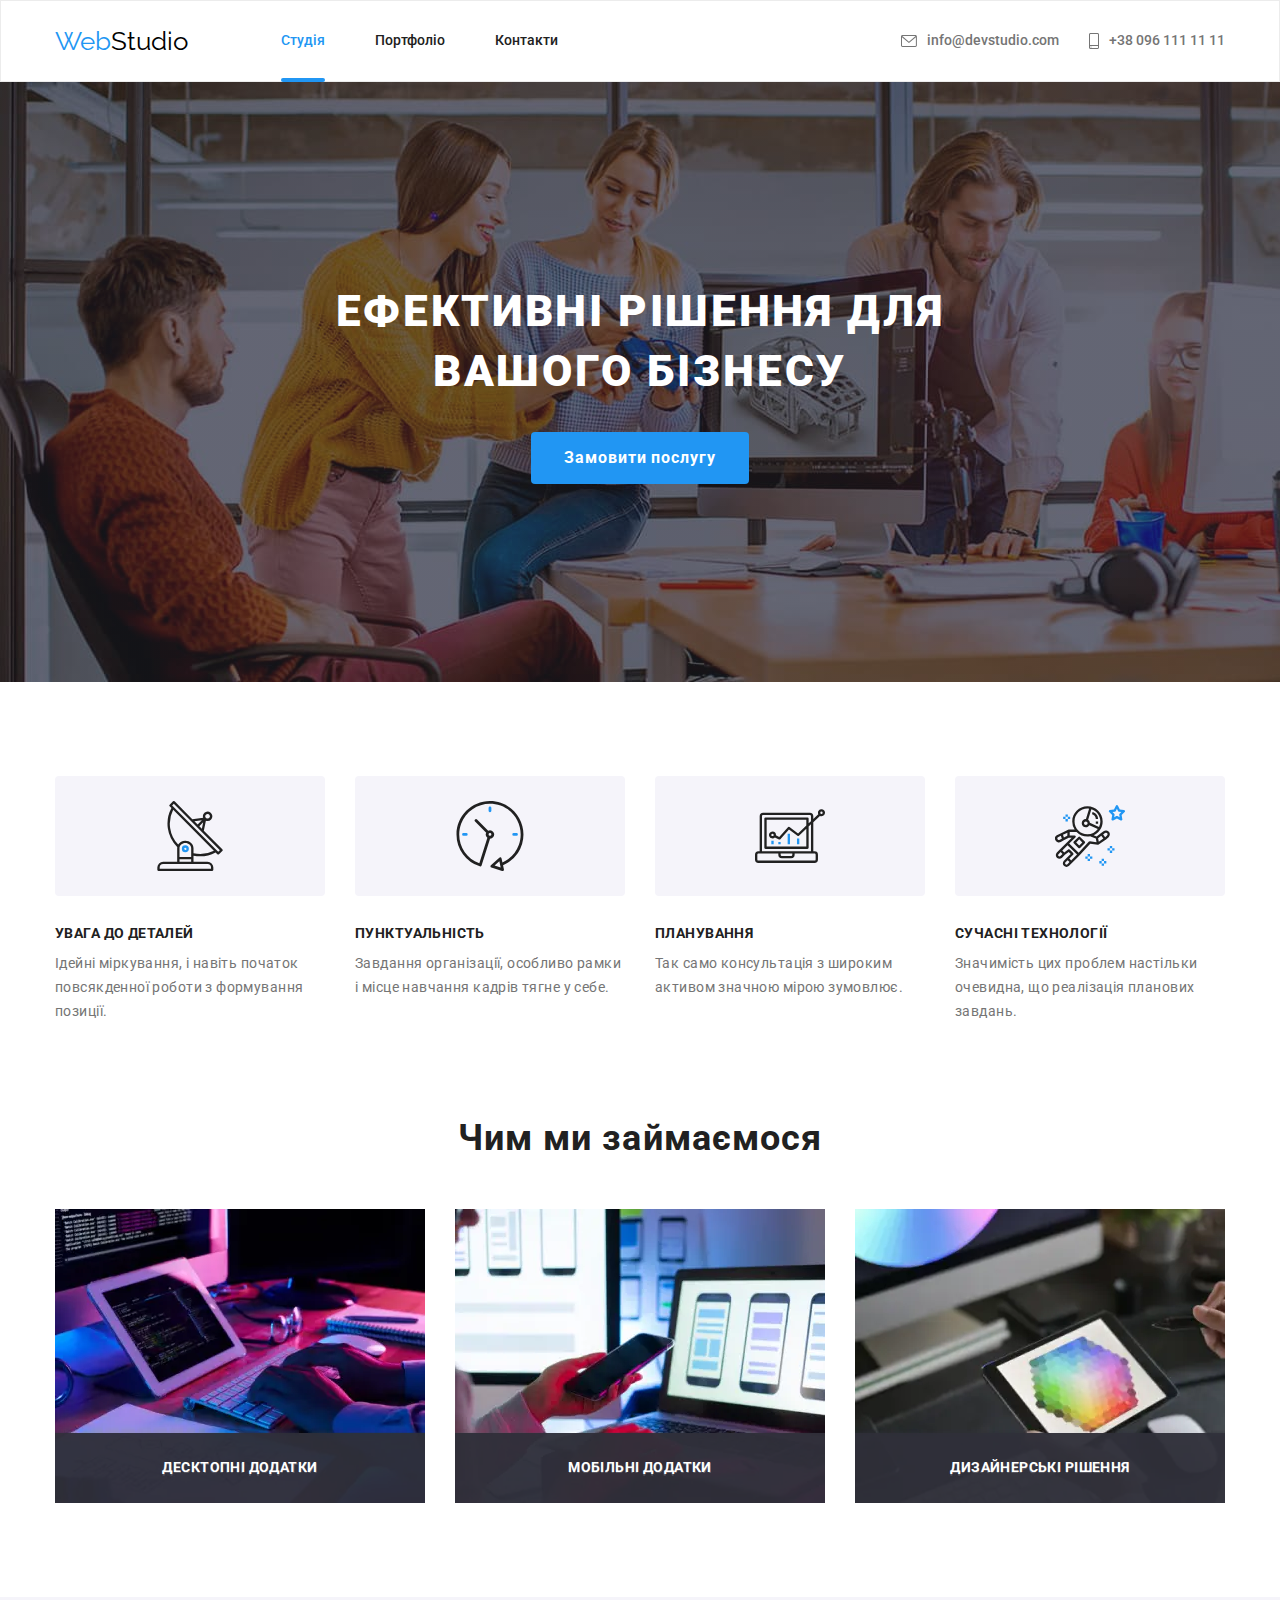
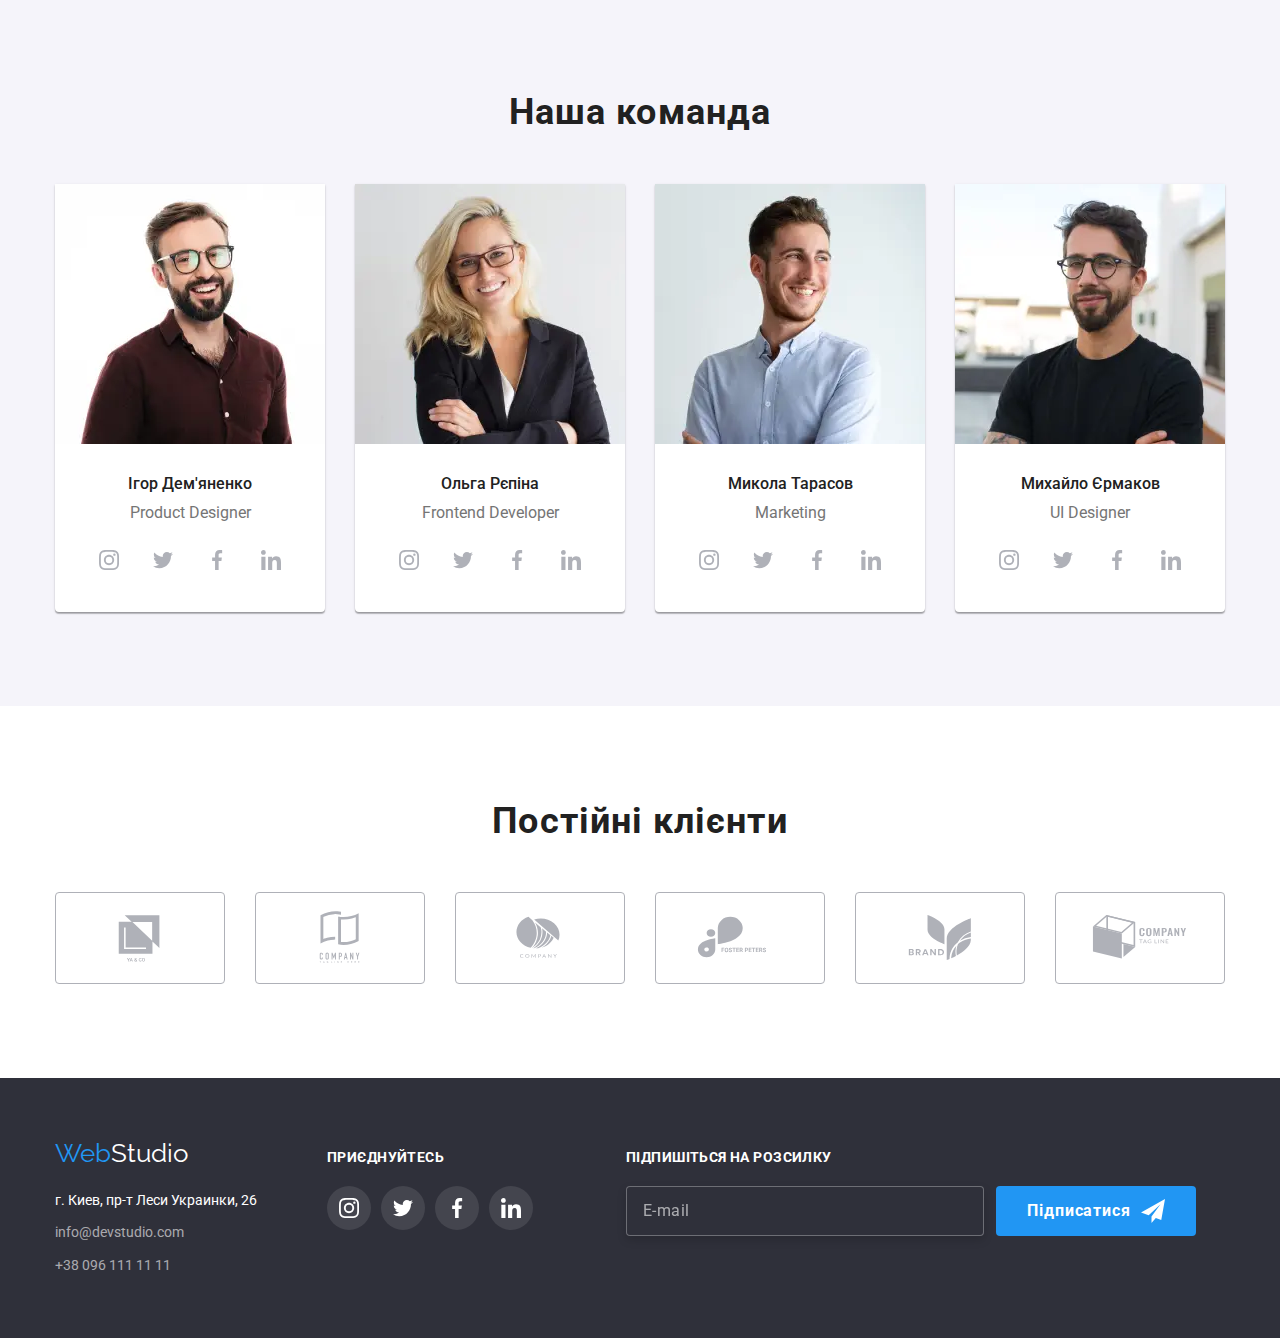
==== index.html @ 99a8e47c "images plus" ====
<!DOCTYPE html>
<html lang="uk">
<head>
    <meta charset="UTF-8">
    <meta http-equiv="X-UA-Compatible" content="IE=edge">
    <meta name="viewport" content="width=device-width, initial-scale=1.0">

    <title>Студія</title>
    <link rel="preconnect" href="https://fonts.googleapis.com">
    <link rel="preconnect" href="https://fonts.gstatic.com" crossorigin>
    <link href="https://fonts.googleapis.com/css2?family=Raleway:wght@700&family=Roboto:wght@400;500;700;900&display=swap" rel="stylesheet">
    <link rel="stylesheet" href="https://cdnjs.cloudflare.com/ajax/libs/modern-normalize/1.1.0/modern-normalize.min.css">
    <link rel="stylesheet" href="./css/main.min.css">
</head>
<body>
    <!--Header-->
    <header class="page-header">
        <div class="container main-menu">
            <nav class="nav-menu">
                <a href="./index.html" class="logo link">Web<span class="page-header__logo">Studio</span></a>
                <ul class="list nav-menu__list">
                    <li class="nav-menu__item"><a href="./index.html" class="link nav-menu__link nav-menu__link--active">Студія</a></li>
                    <li class="nav-menu__item"><a href="./portfolio.html" class="link nav-menu__link">Портфоліо</a></li>
                    <li class="nav-menu__item"><a href="#" class="link nav-menu__link">Контакти</a></li>
                </ul>
            </nav>
            <ul class="list contact-menu">
                <li class="contact-menu__item">
                    <a href="info@devstudio.com" class="link contact-menu__link">
                        <svg class="contact-menu__icon" width="16" height="12">
                            <use href="./images/icons.svg#icon-envelope"></use>
                        </svg>
                        info@devstudio.com</a>
                </li>
                <li class="contact-menu__item">
                    <a href="tel:+380961111111" class="link contact-menu__link">
                        <svg class="contact-menu__icon" width="10" height="16">
                            <use href="./images/icons.svg#icon-smartphone"></use>
                        </svg>
                        +38 096 111 11 11</a>
                </li>
            </ul>
        </div>
    </header>
    <!--Main-->
    <main>
        <!--section1 Hero-->
        <section class="hero">
            <div class="container">
                <h1 class="hero__title">Ефективні рішення для вашого бізнесу</h1>
                <button type="button" class="hero__button" data-modal-open>Замовити послугу</button>
            </div>
        </section>
        
        <!--section2 Benefits-->
        <section class="section">
            <div class="container">
                <h2 class="visually-hidden">Наші переваги</h2>
                <ul class="list features">
                    <li class="features__item">
                        <div class="features__icon">
                            <svg lang="en" aria-label="antenna icon"  width="70" height="70">
                                <use href="./images/icons.svg#icon-antenna"></use>
                            </svg>
                        </div>
                        <h3 class="features__title">Увага до деталей</h3> 
                        <p class="features__text">Ідейні міркування, і навіть початок повсякденної роботи з формування позиції.</p>
                    </li>
                    <li class="features__item">
                        <div class="features__icon">
                            <svg lang="en" aria-label="clock icon"  width="70" height="70">
                                <use href="./images/icons.svg#icon-clock"></use>
                            </svg>
                        </div>
                        <h3 class="features__title">Пунктуальність</h3>
                        <p class="features__text">Завдання організації, особливо рамки і місце навчання кадрів тягне у себе.</p>
                    </li>
                    <li class="features__item">
                        <div class="features__icon">
                            <svg lang="en" aria-label="diagram icon"  width="70" height="70">
                                <use href="./images/icons.svg#icon-diagram"></use>
                            </svg>
                        </div>
                        <h3 class="features__title">Планування</h3>
                        <p class="features__text">Так само консультація з широким активом значною мірою зумовлює.</p>
                    </li>
                    <li class="features__item">
                        <div class="features__icon">
                            <svg lang="en" aria-label="astronaut icon" width="70" height="70">
                                <use href="./images/icons.svg#icon-astronaut"></use>
                            </svg>
                        </div>
                        <h3 class="features__title">Сучасні технології</h3>
                        <p class="features__text">Значимість цих проблем настільки очевидна, що реалізація планових завдань.</p>
                    </li>
                </ul>
            </div>
        </section>
        
        <!--section3 Work-->
        <section class="section work-section">
            <div class="container">
                <h2 class="section-title">Чим ми займаємося</h2>
                <ul class="list work">
                    <li>
                        <div class="work__img">
                        <picture>
                            <source srcset="./images/computer.webp 1x, ./images/computer@2x.webp 2x" media="(min-width: 1200px)" type="image/webp" />
                            <source srcset="./images/computer.jpg 1x, ./images/computer@2x.jpg 2x" media="(min-width: 1200px)" />
                            <img src="./images/computer.jpg" alt="Людина працює за комп'ютером" />
                        </picture>
                        <p class="work__title">Десктопні додатки</p>
                        </div>
                    </li>
                    <li>
                        <div class="work__img">
                        <picture>
                            <source srcset="./images/mobile.webp 1x, ./images/mobile@2x.webp 2x" media="(min-width: 1200px)"
                                type="image/webp" />
                            <source srcset="./images/mobile.jpg 1x, ./images/mobile@2x.jpg 2x" media="(min-width: 1200px)" />
                            <img src="./images/mobile.jpg" alt="Людина працює за ноутбуком з телефоном" />
                        </picture>
                        <p class="work__title">Мобільні додатки</p>
                        </div>
                    </li>
                    <li>
                        <div class="work__img">
                        <picture>
                            <source srcset="./images/tablet.webp 1x, ./images/tablet@2x.webp 2x" media="(min-width: 1200px)"
                                type="image/webp" />
                            <source srcset="./images/tablet.jpg 1x, ./images/tablet@2x.jpg 2x" media="(min-width: 1200px)" />
                            <img src="./images/tablet.jpg" alt="Людина працює на планшеті" />
                        </picture>
                        <p class="work__title">Дизайнерські рішення</p>
                        </div>
                    </li>
                </ul>
            </div>
        </section>
           
        <!--section4 Team-->
        <section class="section section-team">
            <div class="container">
                <h2 class="section-title">Наша команда</h2>
                <ul class="list card-set">
                    <li class="card-set__item">
                        <picture>
                            <source srcset="./images/igor.webp 1x, ./images/igor@2x.webp 2x" media="(min-width: 1200px)"
                                type="image/webp" />
                            <source srcset="./images/igor.jpg 1x, ./images/igor@2x.jpg 2x" media="(min-width: 1200px)" />
                        
                            <source srcset="./images/igor-tablet.webp 1x, ./images/igor-tablet@2x.webp 2x" media="(min-width: 768px)"
                                type="image/webp" />
                            <source srcset="./images/igor-tablet.jpg 1x, ./images/igor-tablet@2x.jpg 2x" media="(min-width: 768px)" />
                        
                            <source srcset="./images/igor-mobile.webp 1x, ./images/igor-mobile@2x.webp 2x" media="(max-width: 767px)"
                                type="image/webp" />
                            <source srcset="./images/igor-mobile.jpg 1x, ./images/igor-mobile@2x.jpg 2x" media="(max-width: 767px)" />
                        
                            <img src="./images/igor-mobile.jpg" alt="Чоловік в окулярах з бородою" />
                        </picture>
                        <h3 class="card-set__name">Ігор Дем'яненко</h3>
                        <p class="card-set__position">Product Designer</p>
                        <ul class="social-list">
                            <li class="social-list__item">
                                <a href="#" class="social-list__link">
                                    <svg lang="en" aria-label="instagram icon" class="social-list__icon" width="20" height="20">
                                        <use href="./images/icons.svg#icon-instagram"></use>
                                    </svg>
                                </a>
                            </li>
                            <li class="social-list__item">
                                <a href="#" class="social-list__link">
                                    <svg lang="en" aria-label="twitter ion" class="social-list__icon" width="20" height="20">
                                        <use href="./images/icons.svg#icon-twitter"></use>
                                    </svg>
                                </a>
                            </li>
                            <li class="social-list__item">
                                <a href="#" class="social-list__link">
                                    <svg lang="en" aria-label="facebook icon" class="social-list__icon" width="20" height="20">
                                        <use href="./images/icons.svg#icon-facebook"></use>
                                    </svg>
                                </a>
                            </li>
                            <li class="social-list__item">
                                <a href="#" class="social-list__link">
                                    <svg lang="en" aria-label="linkedin icon" class="social-list__icon" width="20" height="20">
                                        <use href="./images/icons.svg#icon-linkedin"></use>
                                    </svg>
                                </a>
                            </li>
                        </ul>
                    </li>
                    <li class="card-set__item">
                        <picture>
                            <source srcset="./images/olga.webp 1x, ./images/olga@2x.webp 2x" media="(min-width: 1200px)" type="image/webp" />
                            <source srcset="./images/olga.jpg 1x, ./images/olga@2x.jpg 2x" media="(min-width: 1200px)" />
                        
                            <source srcset="./images/olga-tablet.webp 1x, ./images/olga-tablet@2x.webp 2x" media="(min-width: 768px)"
                                type="image/webp" />
                            <source srcset="./images/olga-tablet.jpg 1x, ./images/olga-tablet@2x.jpg 2x" media="(min-width: 768px)" />
                        
                            <source srcset="./images/olga-mobile.webp 1x, ./images/olga-mobile@2x.webp 2x" media="(max-width: 767px)"
                                type="image/webp" />
                            <source srcset="./images/olga-mobile.jpg 1x, ./images/olga-mobile@2x.jpg 2x" media="(max-width: 767px)" />
                        
                            <img src="./images/olga-mobile.jpg" alt="Блондинка жінка в окулярах" />
                        </picture>
                        <h3 class="card-set__name">Ольга Рєпіна</h3>
                        <p class="card-set__position">Frontend Developer</p>
                        <ul class="social-list">
                            <li class="social-list__item">
                                <a href="#" class="social-list__link">
                                    <svg lang="en" aria-label="instagram icon" class="social-list__icon" width="20" height="20">
                                        <use href="./images/icons.svg#icon-instagram"></use>
                                    </svg>
                                </a>
                            </li>
                            <li class="social-list__item">
                                <a href="#" class="social-list__link">
                                    <svg lang="en" aria-label="twitter ion" class="social-list__icon" width="20" height="20">
                                        <use href="./images/icons.svg#icon-twitter"></use>
                                    </svg>
                                </a>
                            </li>
                            <li class="social-list__item">
                                <a href="#" class="social-list__link">
                                    <svg lang="en" aria-label="facebook icon" class="social-list__icon" width="20" height="20">
                                        <use href="./images/icons.svg#icon-facebook"></use>
                                    </svg>
                                </a>
                            </li>
                            <li class="social-list__item">
                                <a href="#" class="social-list__link">
                                    <svg lang="en" aria-label="linkedin icon" class="social-list__icon" width="20" height="20">
                                        <use href="./images/icons.svg#icon-linkedin"></use>
                                    </svg>
                                </a>
                            </li>
                        </ul>
                    </li>
                    <li class="card-set__item">
                        <picture>
                            <source srcset="./images/nikolay.webp 1x, ./images/nikolay@2x.webp 2x" media="(min-width: 1200px)" type="image/webp" />
                            <source srcset="./images/nikolay.jpg 1x, ./images/nikolay@2x.jpg 2x" media="(min-width: 1200px)" />
                        
                            <source srcset="./images/nikolay-tablet.webp 1x, ./images/nikolay-tablet@2x.webp 2x" media="(min-width: 768px)"
                                type="image/webp" />
                            <source srcset="./images/nikolay-tablet.jpg 1x, ./images/nikolay-tablet@2x.jpg 2x" media="(min-width: 768px)" />
                        
                            <source srcset="./images/nikolay-mobile.webp 1x, ./images/nikolay-mobile@2x.webp 2x" media="(max-width: 767px)"
                                type="image/webp" />
                            <source srcset="./images/nikolay-mobile.jpg 1x, ./images/nikolay-mobile@2x.jpg 2x" media="(max-width: 767px)" />
                        
                            <img src="./images/nikolay-mobile.jpg" alt="Чоловік з посмішкою у світлій сорочці" />
                        </picture>
                        <h3 class="card-set__name">Микола Тарасов</h3>
                        <p class="card-set__position">Marketing</p>
                        <ul class="social-list">
                            <li class="social-list__item">
                                <a href="#" class="social-list__link">
                                    <svg lang="en" aria-label="instagram icon" class="social-list__icon" width="20" height="20">
                                        <use href="./images/icons.svg#icon-instagram"></use>
                                    </svg>
                                </a>
                            </li>
                            <li class="social-list__item">
                                <a href="#" class="social-list__link">
                                    <svg lang="en" aria-label="twitter ion" class="social-list__icon" width="20" height="20">
                                        <use href="./images/icons.svg#icon-twitter"></use>
                                    </svg>
                                </a>
                            </li>
                            <li class="social-list__item">
                                <a href="#" class="social-list__link">
                                    <svg lang="en" aria-label="facebook icon" class="social-list__icon" width="20" height="20">
                                        <use href="./images/icons.svg#icon-facebook"></use>
                                    </svg>
                                </a>
                            </li>
                            <li class="social-list__item">
                                <a href="#" class="social-list__link">
                                    <svg lang="en" aria-label="linkedin icon" class="social-list__icon" width="20" height="20">
                                        <use href="./images/icons.svg#icon-linkedin"></use>
                                    </svg>
                                </a>
                            </li>
                        </ul>
                    </li>
                    <li class="card-set__item">
                        <picture>
                            <source srcset="./images/mihail.webp 1x, ./images/mihail@2x.webp 2x" media="(min-width: 1200px)"
                                type="image/webp" />
                            <source srcset="./images/mihail.jpg 1x, ./images/mihail@2x.jpg 2x" media="(min-width: 1200px)" />
                        
                            <source srcset="./images/mihail-tablet.webp 1x, ./images/mihail-tablet@2x.webp 2x" media="(min-width: 768px)"
                                type="image/webp" />
                            <source srcset="./images/mihail-tablet.jpg 1x, ./images/mihail-tablet@2x.jpg 2x" media="(min-width: 768px)" />
                        
                            <source srcset="./images/mihail-mobile.webp 1x, ./images/mihail-mobile@2x.webp 2x" media="(max-width: 767px)"
                                type="image/webp" />
                            <source srcset="./images/mihail-mobile.jpg 1x, ./images/mihail-mobile@2x.jpg 2x" media="(max-width: 767px)" />
                        
                            <img src="./images/mihail-mobile.jpg" alt="Чоловік в окулярах у темній футболці" />
                        </picture>
                        <h3 class="card-set__name">Михайло Єрмаков</h3>
                        <p class="card-set__position">UI Designer</p>
                        <ul class="social-list">
                            <li class="social-list__item">
                                <a href="#" class="social-list__link">
                                    <svg lang="en" aria-label="instagram icon" class="social-list__icon" width="20" height="20">
                                        <use href="./images/icons.svg#icon-instagram"></use>
                                    </svg>
                                </a>
                            </li>
                            <li class="social-list__item">
                                <a href="#" class="social-list__link">
                                    <svg lang="en" aria-label="twitter ion" class="social-list__icon" width="20" height="20">
                                        <use href="./images/icons.svg#icon-twitter"></use>
                                    </svg>
                                </a>
                            </li>
                            <li class="social-list__item">
                                <a href="#" class="social-list__link">
                                    <svg lang="en" aria-label="facebook icon" class="social-list__icon" width="20" height="20">
                                        <use href="./images/icons.svg#icon-facebook"></use>
                                    </svg>
                                </a>
                            </li>
                            <li class="social-list__item">
                                <a href="#" class="social-list__link">
                                    <svg lang="en" aria-label="linkedin icon" class="social-list__icon" width="20" height="20">
                                        <use href="./images/icons.svg#icon-linkedin"></use>
                                    </svg>
                                </a>
                            </li>
                        </ul>
                    </li>
                </ul>
            </div>
        </section>

        <!-- section5 Clients -->
        <section class="section">
            <div class="container">
                <h2 class="section-title">Постійні клієнти</h2>
                <ul class="client">
                    <li>
                        <a href="#" class="client__link">
                        <svg lang="en" aria-label="client icon" class="client__icon" width="106" height="60">
                            <use href="./images/icons.svg#icon-client1"></use>
                        </svg>
                        </a>
                    </li>
                    <li>
                        <a href="#" class="client__link">
                        <svg lang="en" aria-label="client icon" class="client__icon" width="106" height="60">
                            <use href="./images/icons.svg#icon-client2"></use>
                        </svg>
                        </a>
                    </li>
                    <li>
                        <a href="#" class="client__link">
                        <svg lang="en" aria-label="client icon" class="client__icon" width="106" height="60">
                            <use href="./images/icons.svg#icon-client3"></use>
                        </svg>
                        </a>
                    </li>
                    <li>
                        <a href="#" class="client__link">
                        <svg lang="en" aria-label="client icon" class="client__icon" width="106" height="60">
                            <use href="./images/icons.svg#icon-client4"></use>
                        </svg>
                        </a>
                    </li>
                    <li>
                        <a href="#" class="client__link">
                        <svg lang="en" aria-label="client icon" class="client__icon" width="106" height="60">
                            <use href="./images/icons.svg#icon-client5"></use>
                        </svg>
                        </a>
                    </li>
                    <li>
                        <a href="#" class="client__link">
                        <svg lang="en" aria-label="client icon" class="client__icon" width="106" height="60">
                            <use href="./images/icons.svg#icon-client6"></use>
                        </svg>
                        </a>
                    </li>
                </ul>
            </div>
        </section>
      </main>

    <!--Footer-->
    <footer class="page-footer">
        <div class="container">
            <div class="wrap-footer">
                <div class="wrap-contact">
                    <a href="./index.html" class="link logo logo--bottom">Web<span class="page-footer__logo">Studio</span></a>
                    <address>
                        <ul class="address">
                            <li class="address__item"><a href="https://goo.gl/maps/CPtrU1FHBa2aNyZL9" target="_blank" rel="noopener noreferrer" class="link address__map">г. Киев, пр-т Леси Украинки, 26</a></li>
                            <li class="address__item"><a href="mailto:info@devstudio.com" class="link address__link">info@devstudio.com</a></li>
                            <li class="address__item"><a href="tel:+380961111111" class="link address__link">+38 096 111 11 11</a></li>
                        </ul>
                    </address>
                </div>
                <div class="join">
                    <p class="join__title">приєднуйтесь</p>
                    <ul class="join__list">
                        <li class="join__item">
                            <a href="#" class="join__link">
                                <svg lang="en" aria-label="instagram icon" class="join__icon" width="20" height="20">
                                    <use href="./images/icons.svg#icon-instagram"></use>
                                </svg>
                            </a>
                        </li>
                        <li class="join__item">
                            <a href="#" class="join__link">
                                <svg lang="en" aria-label="twitter ion" class="join__icon" width="20" height="20">
                                    <use href="./images/icons.svg#icon-twitter"></use>
                                </svg>
                            </a>
                        </li>
                        <li class="join__item">
                            <a href="#" class="join__link">
                                <svg lang="en" aria-label="facebook icon" class="join__icon" width="20" height="20">
                                    <use href="./images/icons.svg#icon-facebook"></use>
                                </svg>
                            </a>
                        </li>
                        <li class="join__item">
                            <a href="#" class="join__link">
                                <svg lang="en" aria-label="linkedin icon" class="join__icon" width="20" height="20">
                                    <use href="./images/icons.svg#icon-linkedin"></use>
                                </svg>
                            </a>
                        </li>
                    </ul>
                </div>
                <div class="wrap-form">
                    <p class="wrap-form__title">Підпишіться на розсилку</p>
                    <form class="form-footer">
                        <label>
                            <input type="email" class="form-footer__input" name="join_email" placeholder="E-mail">
                        </label>
                        <button type="submit" class="footer-form__submit">Підписатися
                            <svg lang="en" aria-label="send icon"  width="24" height="24">
                                <use href="./images/icons.svg#icon-send"></use>
                            </svg>
                        </button>
                    </form>
                </div>
            </div>
        </div>
    </footer>

    <div class="backdrop is-hidden" data-modal>
        <div class="modal">
            <button type="button" class="modal-close" data-modal-close>
                <svg class="modal-close__icon" width="18" height="18">
                    <use href="./images/icons.svg#icon-close-btn"></use>
                </svg>
            </button>
            <p class="modal-title">Залиште свої дані, ми вам передзвонимо</p>
            <form class="modal-form">
                <label class="modal-form__field">
                    <span class="modal-form__desc">Ім'я</span>
                    <span class="modal-form__wrap">
                        <input type="text" class="modal-form__input" name="user_name">
                        <svg lang="en" aria-label="person black icon" class="modal-form__icon" width="18" height="18">
                            <use href="./images/icons.svg#icon-person-black"></use>
                        </svg>
                    </span>
                </label>
                <label class="modal-form__field">
                    <span class="modal-form__desc">Телефон</span>
                    <span class="modal-form__wrap">
                        <input type="tel" class="modal-form__input" name="user_phone">
                        <svg lang="en" aria-label="phone black icon" class="modal-form__icon" width="18" height="18">
                            <use href="./images/icons.svg#icon-phone-black"></use>
                        </svg>
                    </span>
                </label>
                <label class="modal-form__field">
                    <span class="modal-form__desc">Пошта</span>
                    <span class="modal-form__wrap">
                        <input type="email" class="modal-form__input" name="user_email">
                        <svg lang="en" aria-label="email black icon" class="modal-form__icon" width="18" height="18">
                            <use href="./images/icons.svg#icon-email-black"></use>
                        </svg>
                    </span>
                </label>
                <label class="modal-form__field">
                    <span class="modal-form__desc">Коментар</span>
                    <textarea class="modal-form__message" name="user_message" placeholder="Введіть текст"></textarea>
                </label>
                <label class="check-field">
                   <input type="checkbox" class="check-field__default visually-hidden " name="user_policy" required>
                    <svg class="check-field__empty" width="16" height="15">
                        <use  href="./images/icons.svg#icon-vector"></use>
                    </svg>
                    <svg class="check-field__select" width="16" height="15">
                        <use  href="./images/icons.svg#icon-check"></use>
                    </svg>
                    <span class="check-field__text">Погоджуюся з розсилкою та приймаю&nbsp;</span><a href="#"><span class="check-field__link">Умови договору</span></a>
                </label>
                <button  type="submit" class="modal-form__submit">Відправити</button>
            </form>
        </div>
    </div>
    <script src="./js/modal.js"></script>
</body>
</html>
---- css/main.min.css ----
:root{--main-dark-color: #2F303A;--main-light-color: #FFFFFF;--secondary-light-color: #F5F4FA;--hero-background: #C4C4C4;--icon-color: #AFB1B8;--main-font-color: #212121;--secondary-font-color: #757575;--hero-font-color: #FFFFFF;--logo-color: #2196F3;--logo-header-color: #000000;--logo-footer-color: #FFFFFF;--hover-color: #2196F3;--dark-hover-color: #188CE8;--active-color: #2196F3;--transition-dur-and-funk: 250ms cubic-bezier(0.4, 0, 0.2, 1)}.visually-hidden{position:absolute;white-space:nowrap;width:1px;height:1px;overflow:hidden;border:0;padding:0;clip:rect(0 0 0 0);clip-path:inset(50%);margin:-1px}body{font-family:"Roboto",sans-serif;background-color:var(--main-light-color);color:var(--main-font-color)}img{display:block;max-width:100%;height:auto}h1,h2,h3,h4,ul,p{margin:0;padding:0;list-style:none}.link{text-decoration:none;color:inherit}.list{list-style:none}.section{padding-top:94px;padding-bottom:94px}.container{width:1200px;padding-left:15px;padding-right:15px;margin-left:auto;margin-right:auto}.section-title{margin-bottom:50px;font-weight:700;font-size:36px;line-height:1.17;text-align:center;letter-spacing:.03em}.logo{font-family:"Raleway",sans-serif;font-size:26px;line-height:1.19;color:var(--logo-color)}.page-header{border:1px solid #ececec;display:flex;align-items:center}.page-header__logo{color:var(--logo-header-color)}.main-menu{display:flex;align-items:center}.nav-menu{display:flex;align-items:center}.nav-menu__list{display:flex;margin-left:93px}.nav-menu__list .link{display:block;padding-top:32px;padding-bottom:32px}.nav-menu__list .nav-menu__item:not(:last-child){margin-right:50px}.nav-menu__link,.contact-menu__link{font-weight:500;font-size:14px;line-height:1.14;transition:color var(--transition-dur-and-funk)}.nav-menu__link{position:relative}.nav-menu__link:hover,.nav-menu__link:focus{color:var(--hover-color)}.nav-menu__link--active{color:var(--active-color)}.nav-menu__link--active::after{content:" ";display:block;position:absolute;left:0;bottom:-1px;width:100%;height:4px;background-color:var(--active-color);border-radius:2px}.contact-menu{display:flex;margin-left:auto}.contact-menu .contact-menu__item:not(:last-child){margin-right:30px}.contact-menu__link{display:flex;justify-content:center;align-items:center;padding-top:32px;padding-bottom:32px;color:var(--secondary-font-color)}.contact-menu__link:hover,.contact-menu__link:focus{color:var(--hover-color)}.contact-menu__icon{margin-right:10px;fill:var(--secondary-font-color);transition:fill var(--transition-dur-and-funk)}.contact-menu__link:hover .contact-menu__icon,.contact-menu__link:focus .contact-menu__icon{fill:var(--hover-color)}.page-footer{padding-top:60px;padding-bottom:60px;background-color:var(--main-dark-color)}.address__item:not(:last-child){margin-bottom:9px}.page-footer__logo{color:var(--logo-footer-color)}.logo--bottom{margin-bottom:20px;display:inline-block}.address__map,.address__link{font-style:normal;font-weight:400;font-size:14px;line-height:1.7}.address__map{color:var(--main-light-color);transition:color var(--transition-dur-and-funk)}.address__map:hover,.address__map:focus{color:var(--hover-color)}.address__link{color:rgba(255,255,255,.6);transition:color var(--transition-dur-and-funk)}.address__link:hover,.address__link:focus{color:var(--hover-color)}.wrap-footer{display:flex;align-items:baseline}.join{margin-left:70px}.join__title{margin-bottom:20px;font-weight:700;font-size:14px;line-height:1.14;letter-spacing:.03em;text-transform:uppercase;color:var(--main-light-color)}.join__list{display:flex;justify-content:center;column-gap:10px}.join__link{display:flex;justify-content:center;align-items:center;width:44px;height:44px;border-radius:50%;background-color:rgba(255,255,255,.1);transition:background-color var(--transition-dur-and-funk)}.join__link:hover,.join__link:focus{background-color:var(--hover-color)}.join__icon{fill:var(--main-light-color)}.wrap-form{margin-left:93px}.wrap-form__title{margin-bottom:20px;font-weight:700;font-size:14px;line-height:1.14;letter-spacing:.03em;text-transform:uppercase;color:var(--main-light-color)}.form-footer{display:flex;gap:12px}.form-footer__input{display:block;width:358px;height:50px;padding:15px 16px;border:1px solid rgba(255,255,255,.3);filter:drop-shadow(0px 4px 4px rgba(0, 0, 0, 0.15));border-radius:4px;background-color:var(--main-dark-color);color:var(--main-light-color)}.form-footer__input::placeholder{font-weight:400;font-size:16px;line-height:1.3;letter-spacing:.03em;color:rgba(255,255,255,.6)}.footer-form__submit{display:flex;align-items:center;justify-content:center;gap:10px;min-width:200px;min-height:50px;font-weight:700;font-size:16px;line-height:1.88;color:var(--hero-font-color);background-color:var(--logo-color);cursor:pointer;font-family:inherit;letter-spacing:.06em;border:1px solid rgba(0,0,0,0);border-radius:4px;transition:background-color var(--transition-dur-and-funk)}.footer-form__submit:hover,.footer-form__submit:focus{background-color:var(--dark-hover-color)}.backdrop{position:fixed;top:0;left:0;z-index:100;height:100%;width:100%;background-color:rgba(0,0,0,.2);transition:opacity var(--transition-dur-and-funk),visibility var(--transition-dur-and-funk)}.backdrop.is-hidden{opacity:0;visibility:hidden;pointer-events:none}.modal{position:absolute;top:50%;left:50%;transform:translate(-50%, -50%) scale(1);transition:transform var(--transition-dur-and-funk);width:528px;height:581px;padding:40px;background-color:var(--main-light-color);box-shadow:0px 1px 3px rgba(0,0,0,.12),0px 1px 1px rgba(0,0,0,.14),0px 2px 1px rgba(0,0,0,.2);border-radius:4px}.backdrop.is-hidden .modal{transform:translate(-50%, -50%) scale(0.5)}.modal-close{position:absolute;top:8px;right:8px;display:flex;justify-content:center;align-items:center;padding:0;width:30px;height:30px;cursor:pointer;border-radius:50%;background-color:rgba(0,0,0,0);border:1px solid rgba(0,0,0,.1)}.modal-close__icon{transition:fill var(--transition-dur-and-funk)}.modal-close__icon:hover,.modal-close__icon:focus{fill:var(--active-color)}.modal-title{margin-bottom:12px;font-weight:700;font-size:20px;line-height:1.15;text-align:center;letter-spacing:.03em;color:var(--main-font-color)}.modal-form{display:flex;flex-direction:column}.modal-form__field{margin-bottom:10px}.modal-form__input{width:100%;height:40px;border:1px solid rgba(33,33,33,.2);border-radius:4px;padding-left:42px;transition:border-color var(--transition-dur-and-funk)}.modal-form__input:focus{border-color:var(--active-color);outline:none}.modal-form__desc{display:block;margin-bottom:4px;font-weight:400;font-size:12px;line-height:1.17;letter-spacing:.01em;color:var(--secondary-font-color)}.modal-form__wrap{position:relative;display:block}.modal-form__icon{position:absolute;top:50%;left:12px;transform:translateY(-50%);transition:fill var(--transition-dur-and-funk)}.modal-form__input:focus+.modal-form__icon{fill:var(--active-color)}.modal-form__message{width:100%;height:120px;border:1px solid rgba(33,33,33,.2);border-radius:4px;padding:12px 16px;resize:none;transition:border-color var(--transition-dur-and-funk)}.modal-form__message::placeholder{font-size:12px;line-height:1.17;letter-spacing:.01em;color:rgba(117,117,117,.5)}.modal-form__message:focus{border-color:var(--active-color);outline:none}.check-field{display:flex;align-items:center;justify-content:center;margin-bottom:30px}.check-field__select{display:none;background-color:#2196f3;border-radius:2px;margin-right:8px}.check-field__default:checked~.check-field__select{display:inline-block}.check-field__empty{margin-right:8px;transition:fill var(--transition-dur-and-funk)}.check-field__default:checked+.check-field__empty{display:none}.check-field__default:focus+.check-field__empty{fill:var(--active-color)}.check-field__text{font-weight:400;font-size:14px;line-height:1.7;letter-spacing:.03em;color:var(--secondary-font-color)}.check-field__link{font-weight:400;font-size:14px;line-height:1.7;letter-spacing:.03em;color:var(--active-color);text-decoration:underline}.modal-form__submit{padding:10px 32px;border:1px solid rgba(0,0,0,0);min-width:216px;align-self:center;font-weight:700;font-size:16px;line-height:1.88;color:var(--hero-font-color);background-color:var(--logo-color);cursor:pointer;font-family:inherit;letter-spacing:.06em;border-radius:4px;transition:background-color var(--transition-dur-and-funk),border-color var(--transition-dur-and-funk)}.modal-form__submit:hover,.modal-form__submit:focus{background-color:var(--dark-hover-color);border-color:var(--active-color);outline:none}.hero{background-color:var(--hero-background);text-align:center;padding-top:200px;padding-bottom:200px;background-image:linear-gradient(rgba(47, 48, 58, 0.4), rgba(47, 48, 58, 0.4)),url("../images/hero-mobile.jpg");background-size:cover;max-width:1600px;height:600px;margin:0 auto}@media screen and (min-device-pixel-ratio: 2)and (max-width: 767px),screen and (min-resolution: 192dpi)and (max-width: 767px),screen and (min-resolution: 2dppx)and (max-width: 767px){.hero{background-image:linear-gradient(rgba(47, 48, 58, 0.4), rgba(47, 48, 58, 0.4)),url("../images/hero-mobile@2x.jpg")}}@media screen and (min-width: 768px){.hero{background-image:linear-gradient(rgba(47, 48, 58, 0.4), rgba(47, 48, 58, 0.4)),url("../images/hero-tablet.jpg")}}@media screen and (min-device-pixel-ratio: 2)and (min-width: 768px),screen and (min-resolution: 192dpi)and (min-width: 768px),screen and (min-resolution: 2dppx)and (min-width: 768px){.hero{background-image:linear-gradient(rgba(47, 48, 58, 0.4), rgba(47, 48, 58, 0.4)),url("../images/hero-tablet@2x.jpg")}}@media screen and (min-width: 1200px){.hero{background-image:linear-gradient(rgba(47, 48, 58, 0.4), rgba(47, 48, 58, 0.4)),url("../images/hero.jpg")}}@media screen and (min-device-pixel-ratio: 2)and (min-width: 1200px),screen and (min-resolution: 192dpi)and (min-width: 1200px),screen and (min-resolution: 2dppx)and (min-width: 1200px){.hero{background-image:linear-gradient(rgba(47, 48, 58, 0.4), rgba(47, 48, 58, 0.4)),url("../images/hero@2x.jpg")}}.hero__title{width:696px;margin-left:auto;margin-right:auto;margin-bottom:30px;font-weight:900;font-size:44px;line-height:1.36;color:var(--hero-font-color);text-transform:uppercase;letter-spacing:.06em}.hero__button{padding:10px 32px;border:1px solid rgba(0,0,0,0);min-width:216px;font-weight:700;font-size:16px;line-height:1.88;color:var(--hero-font-color);background-color:var(--logo-color);cursor:pointer;font-family:inherit;letter-spacing:.06em;border-radius:4px;transition:background-color var(--transition-dur-and-funk)}.hero__button:hover,.hero__button:focus{background-color:var(--dark-hover-color)}.features{display:flex;column-gap:30px}.features__item{flex-basis:calc((100% - 90px)/4)}.features__title{margin-bottom:10px;font-weight:700;font-size:14px;line-height:1.14;text-transform:uppercase;letter-spacing:.03em}.features__text{font-size:14px;line-height:1.7;color:var(--secondary-font-color);letter-spacing:.03em}.features__icon{display:flex;justify-content:center;align-items:center;background-color:var(--secondary-light-color);width:270px;height:120px;margin-bottom:30px;border-radius:4px}.work-section{padding-top:0}.work{display:flex;column-gap:30px}.work__img{position:relative}.work__title{position:absolute;left:0;bottom:0;width:100%;height:70px;display:flex;justify-content:center;align-items:center;font-weight:700;font-size:14px;line-height:1.14;text-align:center;letter-spacing:.03em;text-transform:uppercase;color:var(--main-light-color);background-color:rgba(47,48,58,.8)}.section-team{background-color:var(--secondary-light-color)}.card-set{display:flex;flex-basis:calc((100% - 90px)/4);column-gap:30px}.card-set__item{background-color:var(--main-light-color);border-radius:0px 0px 4px 4px;box-shadow:0px 1px 3px rgba(0,0,0,.12),0px 1px 1px rgba(0,0,0,.14),0px 2px 1px rgba(0,0,0,.2)}.card-set__name{padding-top:30px;margin-bottom:10px;font-weight:500;font-size:16px;line-height:1.19;text-align:center}.card-set__position{margin-bottom:16px;font-size:16px;line-height:1.19;color:var(--secondary-font-color);text-align:center}.social-list{display:flex;justify-content:center;column-gap:10px;padding-bottom:30px}.social-list__link{display:flex;justify-content:center;align-items:center;width:44px;height:44px;border-radius:50%;background-color:var(--main-light-color);transition:background-color var(--transition-dur-and-funk)}.social-list__link:hover,.social-list__link:focus{background-color:var(--hover-color)}.social-list__icon{fill:var(--icon-color);transition:fill var(--transition-dur-and-funk)}.social-list__link:hover .social-list__icon,.social-list__link:focus .social-list__icon{fill:var(--main-light-color)}.client{display:flex;justify-content:center;column-gap:30px}.client__icon{fill:var(--icon-color);transition:fill var(--transition-dur-and-funk)}.client__link:hover .client__icon,.client__link:focus .client__icon{fill:var(--hover-color)}.client__link{display:flex;justify-content:center;align-items:center;width:170px;height:92px;border:1px solid var(--icon-color);border-radius:4px;background-color:var(--main-light-color);transition:border-color var(--transition-dur-and-funk)}.client__link:hover,.client__link:focus{border-color:var(--hover-color)}.button-filter{display:flex;justify-content:center;column-gap:8px;margin-bottom:50px}.button-filter__item{padding:6px 22px;border:1px solid rgba(0,0,0,0);min-width:130px;font-weight:500;font-size:16px;line-height:1.6;color:var(--main-font-color);background-color:var(--secondary-light-color);cursor:pointer;font-family:inherit;border-radius:4px;text-align:center;letter-spacing:.03em;transition:color var(--transition-dur-and-funk),background-color var(--transition-dur-and-funk),box-shadow var(--transition-dur-and-funk)}.button-filter__item:hover,.button-filter__item:focus{color:#fff;background-color:var(--hover-color);box-shadow:0px 3px 1px rgba(0,0,0,.1),0px 1px 2px rgba(0,0,0,.08),0px 2px 2px rgba(0,0,0,.12)}.portfolio{display:flex;flex-wrap:wrap;flex-basis:calc((100% - 60px)/3);gap:30px}.portfolio__item{padding:20px 24px;border:1px solid #eee;border-top:none}.portfolio__link{display:block;transition:box-shadow var(--transition-dur-and-funk)}.portfolio__link:hover,.portfolio__link:focus{box-shadow:0px 1px 1px rgba(0,0,0,.12),0px 4px 4px rgba(0,0,0,.06),1px 4px 6px rgba(0,0,0,.16)}.portfolio__img{position:relative;overflow:hidden}.portfolio__overlay{position:absolute;padding:63px 24px;top:0;bottom:0;width:100%;height:100%;overflow:auto;transform:translateY(100%);transition:transform var(--transition-dur-and-funk);font-size:18px;line-height:1.56;letter-spacing:.03em;color:var(--main-light-color);background-color:rgba(33,150,243,.9)}.portfolio__link:hover .portfolio__overlay,.portfolio__link:focus .portfolio__overlay{transform:translateY(0%)}.portfolio__title{margin-bottom:4px;font-weight:700;font-size:18px;line-height:2;letter-spacing:.06em}.portfolio__name{font-size:16px;line-height:1.88;color:var(--secondary-font-color);letter-spacing:.03em}/*# sourceMappingURL=main.min.css.map */
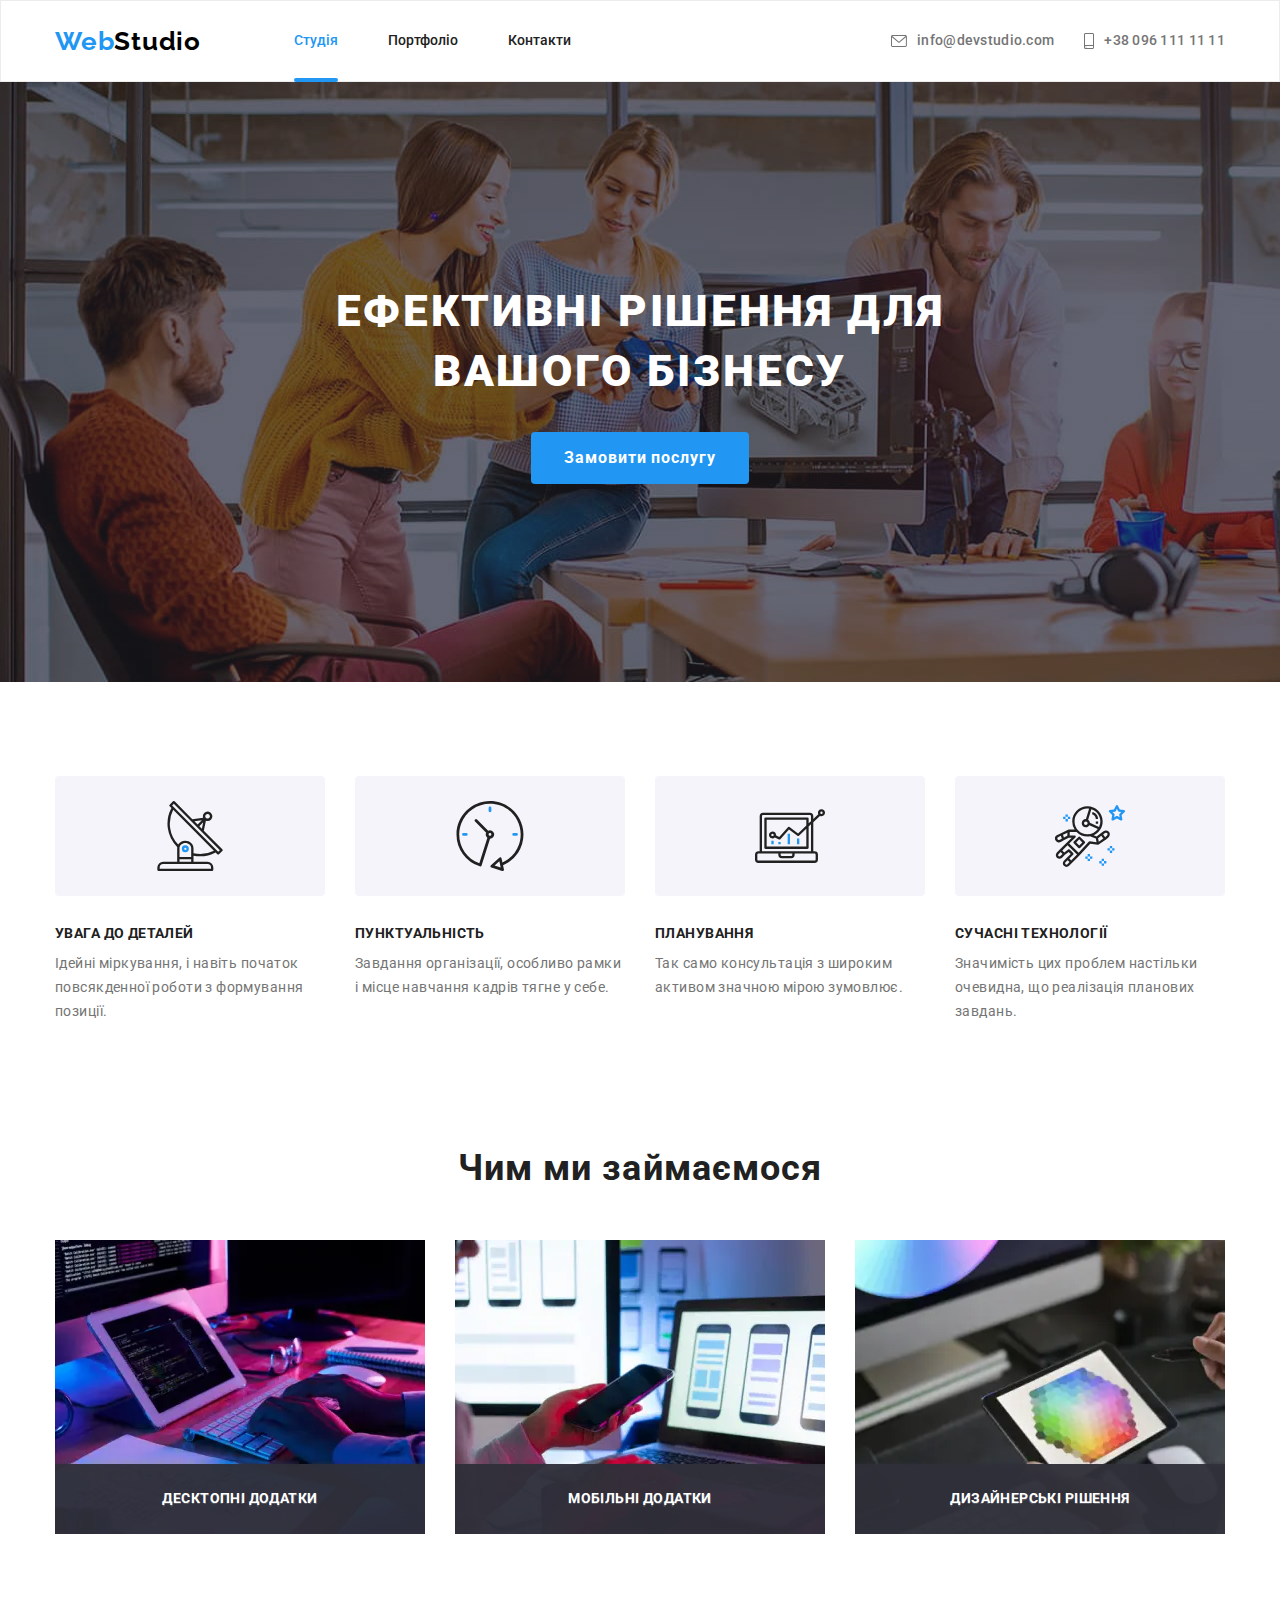
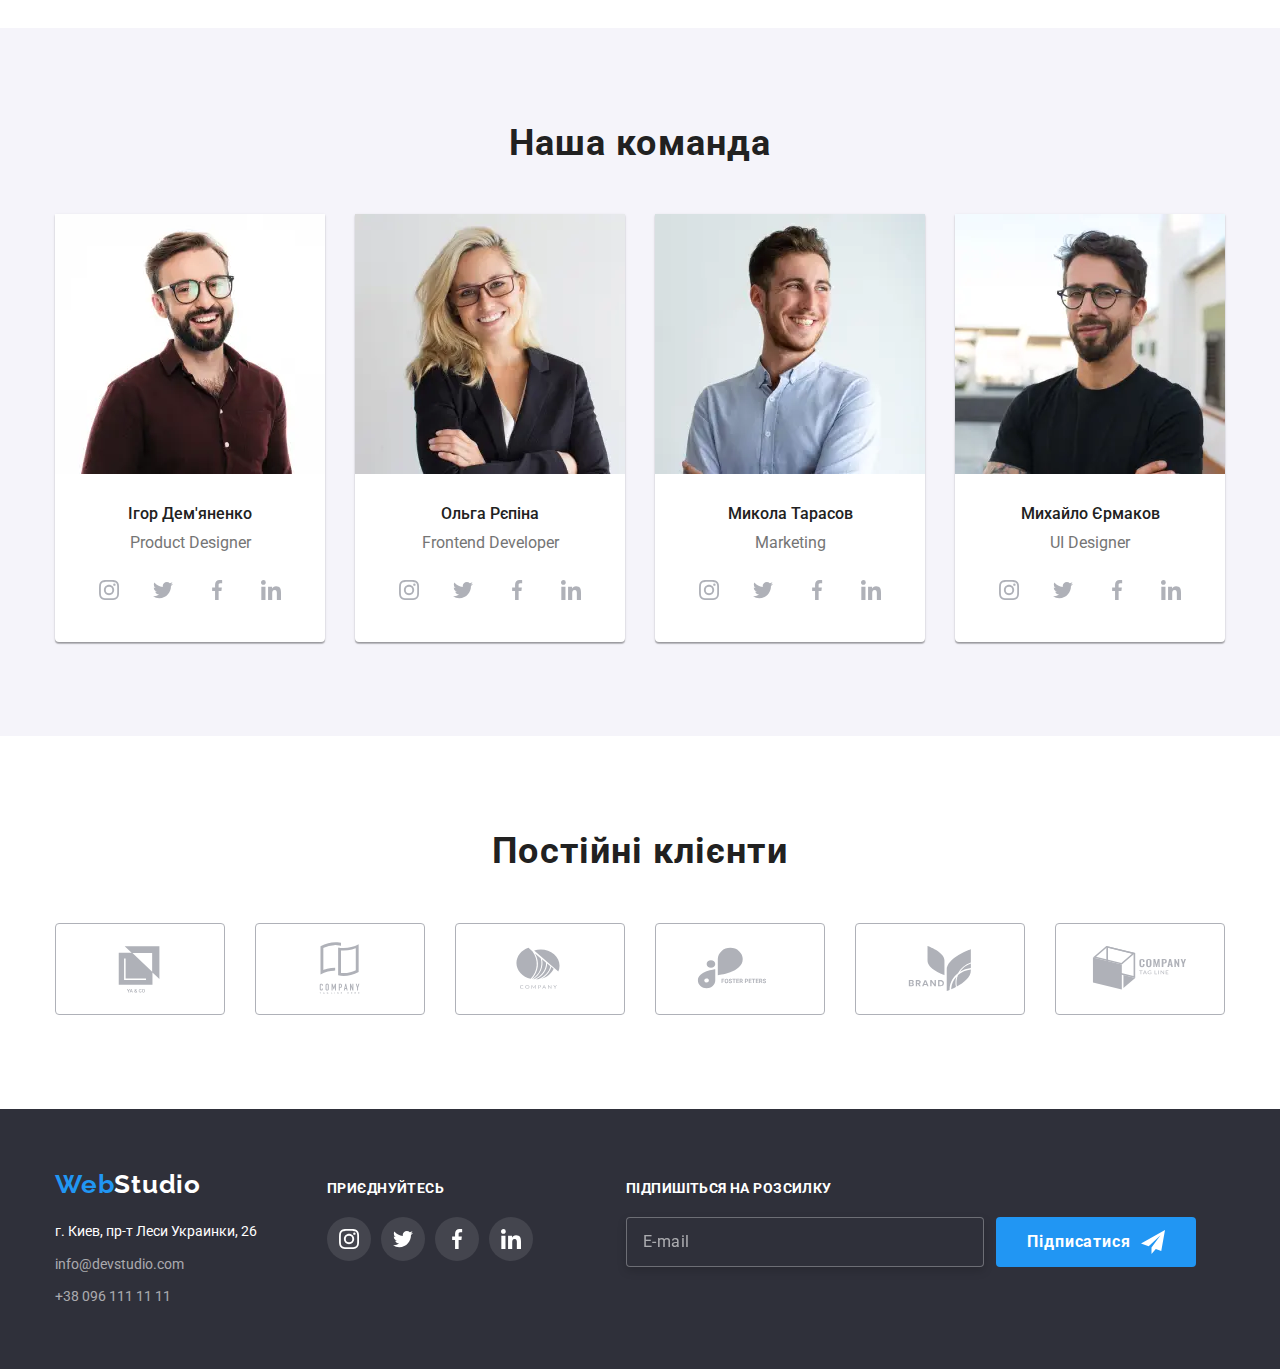
==== commit 8697e76e: "mobile version" ====
--- a/index.html
+++ b/index.html
@@ -24,6 +24,11 @@
                     <li class="nav-menu__item"><a href="#" class="link nav-menu__link">Контакти</a></li>
                 </ul>
             </nav>
+            <button type="button" class="menu-toggle js-open-menu" aria-expanded="false" aria-controls="mobile-menu">
+                <svg class="open-menu-btn__icon" width="40" height="40">
+                    <use href="./images/icons.svg#icon-burger"></use>
+                </svg>
+            </button>
             <ul class="list contact-menu">
                 <li class="contact-menu__item">
                     <a href="info@devstudio.com" class="link contact-menu__link">
@@ -346,42 +351,42 @@
             <div class="container">
                 <h2 class="section-title">Постійні клієнти</h2>
                 <ul class="client">
-                    <li>
+                    <li class="client__item">
                         <a href="#" class="client__link">
                         <svg lang="en" aria-label="client icon" class="client__icon" width="106" height="60">
                             <use href="./images/icons.svg#icon-client1"></use>
                         </svg>
                         </a>
                     </li>
-                    <li>
+                    <li class="client__item">
                         <a href="#" class="client__link">
                         <svg lang="en" aria-label="client icon" class="client__icon" width="106" height="60">
                             <use href="./images/icons.svg#icon-client2"></use>
                         </svg>
                         </a>
                     </li>
-                    <li>
+                    <li class="client__item">
                         <a href="#" class="client__link">
                         <svg lang="en" aria-label="client icon" class="client__icon" width="106" height="60">
                             <use href="./images/icons.svg#icon-client3"></use>
                         </svg>
                         </a>
                     </li>
-                    <li>
+                    <li class="client__item">
                         <a href="#" class="client__link">
                         <svg lang="en" aria-label="client icon" class="client__icon" width="106" height="60">
                             <use href="./images/icons.svg#icon-client4"></use>
                         </svg>
                         </a>
                     </li>
-                    <li>
+                    <li class="client__item">
                         <a href="#" class="client__link">
                         <svg lang="en" aria-label="client icon" class="client__icon" width="106" height="60">
                             <use href="./images/icons.svg#icon-client5"></use>
                         </svg>
                         </a>
                     </li>
-                    <li>
+                    <li class="client__item">
                         <a href="#" class="client__link">
                         <svg lang="en" aria-label="client icon" class="client__icon" width="106" height="60">
                             <use href="./images/icons.svg#icon-client6"></use>
@@ -505,12 +510,41 @@
                     <svg class="check-field__select" width="16" height="15">
                         <use  href="./images/icons.svg#icon-check"></use>
                     </svg>
-                    <span class="check-field__text">Погоджуюся з розсилкою та приймаю&nbsp;</span><a href="#"><span class="check-field__link">Умови договору</span></a>
+                    <span class="check-field__text"><p>Погоджуюся з розсилкою та приймаю&nbsp;</span><a href="#"><span class="check-field__link">Умови договору</span></a></p>
                 </label>
                 <button  type="submit" class="modal-form__submit">Відправити</button>
             </form>
         </div>
     </div>
+    <div class="menu-container js-menu-container" id="mobile-menu">
+        <button class="menu-toggle js-close-menu">
+            <svg  width="40" height="40">
+                <use href="./images/icons.svg#icon-close-btn"></use>
+            </svg>
+        </button>
+        <nav class="mobile-menu">
+            <ul class="list mobile-menu__list">
+                <li class="mobile-menu__item"><a href="./index.html" class="link mobile-menu__link mobile-menu__link--active">Студія</a></li>
+                <li class="mobile-menu__item"><a href="./portfolio.html" class="link mobile-menu__link">Портфоліо</a></li>
+                <li class="mobile-menu__item"><a href="#" class="link mobile-menu__link">Контакти</a></li>
+            </ul>
+        </nav>
+        <ul class="list mobile-contact">
+            <li class="mobile-contact__item">
+                <a href="tel:+380961111111" class="link mobile-contact__tel">+38 096 111 11 11</a>
+            </li>
+            <li class="mobile-contact__item">
+                <a href="mailto:info@devstudio.com" class="link mobile-contact__email">info@devstudio.com</a>
+            </li>
+        </ul>
+        <ul class="list mobile-social">
+            <li class="mobile-social__item"><a href="#" class="link mobile-social__link ">Instagram</a></li>
+            <li class="mobile-social__item"><a href="#" class="link mobile-social__link">Twitter</a></li>
+            <li class="mobile-social__item"><a href="#" class="link mobile-social__link">Facebook</a></li>
+            <li class="mobile-social__item"><a href="#" class="link mobile-social__link">LinkedIn</a></li>
+        </ul>
+    </div>
     <script src="./js/modal.js"></script>
+    <script src="./js/mobile-menu.js"></script>
 </body>
 </html>--- a/css/main.min.css
+++ b/css/main.min.css
@@ -1 +1 @@
-:root{--main-dark-color: #2F303A;--main-light-color: #FFFFFF;--secondary-light-color: #F5F4FA;--hero-background: #C4C4C4;--icon-color: #AFB1B8;--main-font-color: #212121;--secondary-font-color: #757575;--hero-font-color: #FFFFFF;--logo-color: #2196F3;--logo-header-color: #000000;--logo-footer-color: #FFFFFF;--hover-color: #2196F3;--dark-hover-color: #188CE8;--active-color: #2196F3;--transition-dur-and-funk: 250ms cubic-bezier(0.4, 0, 0.2, 1)}.visually-hidden{position:absolute;white-space:nowrap;width:1px;height:1px;overflow:hidden;border:0;padding:0;clip:rect(0 0 0 0);clip-path:inset(50%);margin:-1px}body{font-family:"Roboto",sans-serif;background-color:var(--main-light-color);color:var(--main-font-color)}img{display:block;max-width:100%;height:auto}h1,h2,h3,h4,ul,p{margin:0;padding:0;list-style:none}.link{text-decoration:none;color:inherit}.list{list-style:none}.section{padding-top:94px;padding-bottom:94px}.container{width:1200px;padding-left:15px;padding-right:15px;margin-left:auto;margin-right:auto}.section-title{margin-bottom:50px;font-weight:700;font-size:36px;line-height:1.17;text-align:center;letter-spacing:.03em}.logo{font-family:"Raleway",sans-serif;font-size:26px;line-height:1.19;color:var(--logo-color)}.page-header{border:1px solid #ececec;display:flex;align-items:center}.page-header__logo{color:var(--logo-header-color)}.main-menu{display:flex;align-items:center}.nav-menu{display:flex;align-items:center}.nav-menu__list{display:flex;margin-left:93px}.nav-menu__list .link{display:block;padding-top:32px;padding-bottom:32px}.nav-menu__list .nav-menu__item:not(:last-child){margin-right:50px}.nav-menu__link,.contact-menu__link{font-weight:500;font-size:14px;line-height:1.14;transition:color var(--transition-dur-and-funk)}.nav-menu__link{position:relative}.nav-menu__link:hover,.nav-menu__link:focus{color:var(--hover-color)}.nav-menu__link--active{color:var(--active-color)}.nav-menu__link--active::after{content:" ";display:block;position:absolute;left:0;bottom:-1px;width:100%;height:4px;background-color:var(--active-color);border-radius:2px}.contact-menu{display:flex;margin-left:auto}.contact-menu .contact-menu__item:not(:last-child){margin-right:30px}.contact-menu__link{display:flex;justify-content:center;align-items:center;padding-top:32px;padding-bottom:32px;color:var(--secondary-font-color)}.contact-menu__link:hover,.contact-menu__link:focus{color:var(--hover-color)}.contact-menu__icon{margin-right:10px;fill:var(--secondary-font-color);transition:fill var(--transition-dur-and-funk)}.contact-menu__link:hover .contact-menu__icon,.contact-menu__link:focus .contact-menu__icon{fill:var(--hover-color)}.page-footer{padding-top:60px;padding-bottom:60px;background-color:var(--main-dark-color)}.address__item:not(:last-child){margin-bottom:9px}.page-footer__logo{color:var(--logo-footer-color)}.logo--bottom{margin-bottom:20px;display:inline-block}.address__map,.address__link{font-style:normal;font-weight:400;font-size:14px;line-height:1.7}.address__map{color:var(--main-light-color);transition:color var(--transition-dur-and-funk)}.address__map:hover,.address__map:focus{color:var(--hover-color)}.address__link{color:rgba(255,255,255,.6);transition:color var(--transition-dur-and-funk)}.address__link:hover,.address__link:focus{color:var(--hover-color)}.wrap-footer{display:flex;align-items:baseline}.join{margin-left:70px}.join__title{margin-bottom:20px;font-weight:700;font-size:14px;line-height:1.14;letter-spacing:.03em;text-transform:uppercase;color:var(--main-light-color)}.join__list{display:flex;justify-content:center;column-gap:10px}.join__link{display:flex;justify-content:center;align-items:center;width:44px;height:44px;border-radius:50%;background-color:rgba(255,255,255,.1);transition:background-color var(--transition-dur-and-funk)}.join__link:hover,.join__link:focus{background-color:var(--hover-color)}.join__icon{fill:var(--main-light-color)}.wrap-form{margin-left:93px}.wrap-form__title{margin-bottom:20px;font-weight:700;font-size:14px;line-height:1.14;letter-spacing:.03em;text-transform:uppercase;color:var(--main-light-color)}.form-footer{display:flex;gap:12px}.form-footer__input{display:block;width:358px;height:50px;padding:15px 16px;border:1px solid rgba(255,255,255,.3);filter:drop-shadow(0px 4px 4px rgba(0, 0, 0, 0.15));border-radius:4px;background-color:var(--main-dark-color);color:var(--main-light-color)}.form-footer__input::placeholder{font-weight:400;font-size:16px;line-height:1.3;letter-spacing:.03em;color:rgba(255,255,255,.6)}.footer-form__submit{display:flex;align-items:center;justify-content:center;gap:10px;min-width:200px;min-height:50px;font-weight:700;font-size:16px;line-height:1.88;color:var(--hero-font-color);background-color:var(--logo-color);cursor:pointer;font-family:inherit;letter-spacing:.06em;border:1px solid rgba(0,0,0,0);border-radius:4px;transition:background-color var(--transition-dur-and-funk)}.footer-form__submit:hover,.footer-form__submit:focus{background-color:var(--dark-hover-color)}.backdrop{position:fixed;top:0;left:0;z-index:100;height:100%;width:100%;background-color:rgba(0,0,0,.2);transition:opacity var(--transition-dur-and-funk),visibility var(--transition-dur-and-funk)}.backdrop.is-hidden{opacity:0;visibility:hidden;pointer-events:none}.modal{position:absolute;top:50%;left:50%;transform:translate(-50%, -50%) scale(1);transition:transform var(--transition-dur-and-funk);width:528px;height:581px;padding:40px;background-color:var(--main-light-color);box-shadow:0px 1px 3px rgba(0,0,0,.12),0px 1px 1px rgba(0,0,0,.14),0px 2px 1px rgba(0,0,0,.2);border-radius:4px}.backdrop.is-hidden .modal{transform:translate(-50%, -50%) scale(0.5)}.modal-close{position:absolute;top:8px;right:8px;display:flex;justify-content:center;align-items:center;padding:0;width:30px;height:30px;cursor:pointer;border-radius:50%;background-color:rgba(0,0,0,0);border:1px solid rgba(0,0,0,.1)}.modal-close__icon{transition:fill var(--transition-dur-and-funk)}.modal-close__icon:hover,.modal-close__icon:focus{fill:var(--active-color)}.modal-title{margin-bottom:12px;font-weight:700;font-size:20px;line-height:1.15;text-align:center;letter-spacing:.03em;color:var(--main-font-color)}.modal-form{display:flex;flex-direction:column}.modal-form__field{margin-bottom:10px}.modal-form__input{width:100%;height:40px;border:1px solid rgba(33,33,33,.2);border-radius:4px;padding-left:42px;transition:border-color var(--transition-dur-and-funk)}.modal-form__input:focus{border-color:var(--active-color);outline:none}.modal-form__desc{display:block;margin-bottom:4px;font-weight:400;font-size:12px;line-height:1.17;letter-spacing:.01em;color:var(--secondary-font-color)}.modal-form__wrap{position:relative;display:block}.modal-form__icon{position:absolute;top:50%;left:12px;transform:translateY(-50%);transition:fill var(--transition-dur-and-funk)}.modal-form__input:focus+.modal-form__icon{fill:var(--active-color)}.modal-form__message{width:100%;height:120px;border:1px solid rgba(33,33,33,.2);border-radius:4px;padding:12px 16px;resize:none;transition:border-color var(--transition-dur-and-funk)}.modal-form__message::placeholder{font-size:12px;line-height:1.17;letter-spacing:.01em;color:rgba(117,117,117,.5)}.modal-form__message:focus{border-color:var(--active-color);outline:none}.check-field{display:flex;align-items:center;justify-content:center;margin-bottom:30px}.check-field__select{display:none;background-color:#2196f3;border-radius:2px;margin-right:8px}.check-field__default:checked~.check-field__select{display:inline-block}.check-field__empty{margin-right:8px;transition:fill var(--transition-dur-and-funk)}.check-field__default:checked+.check-field__empty{display:none}.check-field__default:focus+.check-field__empty{fill:var(--active-color)}.check-field__text{font-weight:400;font-size:14px;line-height:1.7;letter-spacing:.03em;color:var(--secondary-font-color)}.check-field__link{font-weight:400;font-size:14px;line-height:1.7;letter-spacing:.03em;color:var(--active-color);text-decoration:underline}.modal-form__submit{padding:10px 32px;border:1px solid rgba(0,0,0,0);min-width:216px;align-self:center;font-weight:700;font-size:16px;line-height:1.88;color:var(--hero-font-color);background-color:var(--logo-color);cursor:pointer;font-family:inherit;letter-spacing:.06em;border-radius:4px;transition:background-color var(--transition-dur-and-funk),border-color var(--transition-dur-and-funk)}.modal-form__submit:hover,.modal-form__submit:focus{background-color:var(--dark-hover-color);border-color:var(--active-color);outline:none}.hero{background-color:var(--hero-background);text-align:center;padding-top:200px;padding-bottom:200px;background-image:linear-gradient(rgba(47, 48, 58, 0.4), rgba(47, 48, 58, 0.4)),url("../images/hero-mobile.jpg");background-size:cover;max-width:1600px;height:600px;margin:0 auto}@media screen and (min-device-pixel-ratio: 2)and (max-width: 767px),screen and (min-resolution: 192dpi)and (max-width: 767px),screen and (min-resolution: 2dppx)and (max-width: 767px){.hero{background-image:linear-gradient(rgba(47, 48, 58, 0.4), rgba(47, 48, 58, 0.4)),url("../images/hero-mobile@2x.jpg")}}@media screen and (min-width: 768px){.hero{background-image:linear-gradient(rgba(47, 48, 58, 0.4), rgba(47, 48, 58, 0.4)),url("../images/hero-tablet.jpg")}}@media screen and (min-device-pixel-ratio: 2)and (min-width: 768px),screen and (min-resolution: 192dpi)and (min-width: 768px),screen and (min-resolution: 2dppx)and (min-width: 768px){.hero{background-image:linear-gradient(rgba(47, 48, 58, 0.4), rgba(47, 48, 58, 0.4)),url("../images/hero-tablet@2x.jpg")}}@media screen and (min-width: 1200px){.hero{background-image:linear-gradient(rgba(47, 48, 58, 0.4), rgba(47, 48, 58, 0.4)),url("../images/hero.jpg")}}@media screen and (min-device-pixel-ratio: 2)and (min-width: 1200px),screen and (min-resolution: 192dpi)and (min-width: 1200px),screen and (min-resolution: 2dppx)and (min-width: 1200px){.hero{background-image:linear-gradient(rgba(47, 48, 58, 0.4), rgba(47, 48, 58, 0.4)),url("../images/hero@2x.jpg")}}.hero__title{width:696px;margin-left:auto;margin-right:auto;margin-bottom:30px;font-weight:900;font-size:44px;line-height:1.36;color:var(--hero-font-color);text-transform:uppercase;letter-spacing:.06em}.hero__button{padding:10px 32px;border:1px solid rgba(0,0,0,0);min-width:216px;font-weight:700;font-size:16px;line-height:1.88;color:var(--hero-font-color);background-color:var(--logo-color);cursor:pointer;font-family:inherit;letter-spacing:.06em;border-radius:4px;transition:background-color var(--transition-dur-and-funk)}.hero__button:hover,.hero__button:focus{background-color:var(--dark-hover-color)}.features{display:flex;column-gap:30px}.features__item{flex-basis:calc((100% - 90px)/4)}.features__title{margin-bottom:10px;font-weight:700;font-size:14px;line-height:1.14;text-transform:uppercase;letter-spacing:.03em}.features__text{font-size:14px;line-height:1.7;color:var(--secondary-font-color);letter-spacing:.03em}.features__icon{display:flex;justify-content:center;align-items:center;background-color:var(--secondary-light-color);width:270px;height:120px;margin-bottom:30px;border-radius:4px}.work-section{padding-top:0}.work{display:flex;column-gap:30px}.work__img{position:relative}.work__title{position:absolute;left:0;bottom:0;width:100%;height:70px;display:flex;justify-content:center;align-items:center;font-weight:700;font-size:14px;line-height:1.14;text-align:center;letter-spacing:.03em;text-transform:uppercase;color:var(--main-light-color);background-color:rgba(47,48,58,.8)}.section-team{background-color:var(--secondary-light-color)}.card-set{display:flex;flex-basis:calc((100% - 90px)/4);column-gap:30px}.card-set__item{background-color:var(--main-light-color);border-radius:0px 0px 4px 4px;box-shadow:0px 1px 3px rgba(0,0,0,.12),0px 1px 1px rgba(0,0,0,.14),0px 2px 1px rgba(0,0,0,.2)}.card-set__name{padding-top:30px;margin-bottom:10px;font-weight:500;font-size:16px;line-height:1.19;text-align:center}.card-set__position{margin-bottom:16px;font-size:16px;line-height:1.19;color:var(--secondary-font-color);text-align:center}.social-list{display:flex;justify-content:center;column-gap:10px;padding-bottom:30px}.social-list__link{display:flex;justify-content:center;align-items:center;width:44px;height:44px;border-radius:50%;background-color:var(--main-light-color);transition:background-color var(--transition-dur-and-funk)}.social-list__link:hover,.social-list__link:focus{background-color:var(--hover-color)}.social-list__icon{fill:var(--icon-color);transition:fill var(--transition-dur-and-funk)}.social-list__link:hover .social-list__icon,.social-list__link:focus .social-list__icon{fill:var(--main-light-color)}.client{display:flex;justify-content:center;column-gap:30px}.client__icon{fill:var(--icon-color);transition:fill var(--transition-dur-and-funk)}.client__link:hover .client__icon,.client__link:focus .client__icon{fill:var(--hover-color)}.client__link{display:flex;justify-content:center;align-items:center;width:170px;height:92px;border:1px solid var(--icon-color);border-radius:4px;background-color:var(--main-light-color);transition:border-color var(--transition-dur-and-funk)}.client__link:hover,.client__link:focus{border-color:var(--hover-color)}.button-filter{display:flex;justify-content:center;column-gap:8px;margin-bottom:50px}.button-filter__item{padding:6px 22px;border:1px solid rgba(0,0,0,0);min-width:130px;font-weight:500;font-size:16px;line-height:1.6;color:var(--main-font-color);background-color:var(--secondary-light-color);cursor:pointer;font-family:inherit;border-radius:4px;text-align:center;letter-spacing:.03em;transition:color var(--transition-dur-and-funk),background-color var(--transition-dur-and-funk),box-shadow var(--transition-dur-and-funk)}.button-filter__item:hover,.button-filter__item:focus{color:#fff;background-color:var(--hover-color);box-shadow:0px 3px 1px rgba(0,0,0,.1),0px 1px 2px rgba(0,0,0,.08),0px 2px 2px rgba(0,0,0,.12)}.portfolio{display:flex;flex-wrap:wrap;flex-basis:calc((100% - 60px)/3);gap:30px}.portfolio__item{padding:20px 24px;border:1px solid #eee;border-top:none}.portfolio__link{display:block;transition:box-shadow var(--transition-dur-and-funk)}.portfolio__link:hover,.portfolio__link:focus{box-shadow:0px 1px 1px rgba(0,0,0,.12),0px 4px 4px rgba(0,0,0,.06),1px 4px 6px rgba(0,0,0,.16)}.portfolio__img{position:relative;overflow:hidden}.portfolio__overlay{position:absolute;padding:63px 24px;top:0;bottom:0;width:100%;height:100%;overflow:auto;transform:translateY(100%);transition:transform var(--transition-dur-and-funk);font-size:18px;line-height:1.56;letter-spacing:.03em;color:var(--main-light-color);background-color:rgba(33,150,243,.9)}.portfolio__link:hover .portfolio__overlay,.portfolio__link:focus .portfolio__overlay{transform:translateY(0%)}.portfolio__title{margin-bottom:4px;font-weight:700;font-size:18px;line-height:2;letter-spacing:.06em}.portfolio__name{font-size:16px;line-height:1.88;color:var(--secondary-font-color);letter-spacing:.03em}/*# sourceMappingURL=main.min.css.map */+:root{--main-dark-color: #2F303A;--main-light-color: #FFFFFF;--secondary-light-color: #F5F4FA;--hero-background: #C4C4C4;--icon-color: #AFB1B8;--main-font-color: #212121;--secondary-font-color: #757575;--hero-font-color: #FFFFFF;--logo-color: #2196F3;--logo-header-color: #000000;--logo-footer-color: #FFFFFF;--hover-color: #2196F3;--dark-hover-color: #188CE8;--active-color: #2196F3;--transition-dur-and-funk: 250ms cubic-bezier(0.4, 0, 0.2, 1)}.visually-hidden{position:absolute;white-space:nowrap;width:1px;height:1px;overflow:hidden;border:0;padding:0;clip:rect(0 0 0 0);clip-path:inset(50%);margin:-1px}body{font-family:"Roboto",sans-serif;background-color:var(--main-light-color);color:var(--main-font-color)}img{display:block;max-width:100%;height:auto}h1,h2,h3,h4,ul,p{margin:0;padding:0;list-style:none}.link{text-decoration:none;color:inherit}.list{list-style:none}.section{padding-top:60px;padding-bottom:60px}@media screen and (min-width: 1200px){.section{padding-top:94px;padding-bottom:94px}}.container{padding-left:15px;padding-right:15px;margin-left:auto;margin-right:auto}@media screen and (min-width: 480px){.container{width:480px}}@media screen and (min-width: 768px){.container{width:768px}}@media screen and (min-width: 1200px){.container{width:1200px}}.section-title{margin-bottom:30px;font-weight:700;font-size:28px;line-height:1.18;text-align:center;letter-spacing:.03em}@media screen and (min-width: 1200px){.section-title{margin-bottom:50px;font-size:36px}}.logo{font-family:"Raleway",sans-serif;font-weight:700;font-size:24px;line-height:1.67;letter-spacing:.03em;color:var(--logo-color)}@media screen and (min-width: 1200px){.logo{font-size:26px;line-height:1.19}}.page-header{border:1px solid #ececec;padding-top:10px;padding-bottom:10px}@media(min-width: 768px){.page-header{display:flex;align-items:center;padding:0}}.main-menu{display:flex;align-items:center;justify-content:space-between}@media(min-width: 768px){.main-menu{justify-content:flex-start}}.page-header__logo{color:var(--logo-header-color)}.nav-menu__list{display:none}.contact-menu{display:none}.menu-toggle{min-height:40px;min-width:40px;display:flex;align-items:center;justify-content:center;margin:0;padding:0;line-height:0;background-color:rgba(0,0,0,0);cursor:pointer;border:none;outline:none;transition:fill var(--transition-dur-and-funk)}.menu-toggle:hover,.menu-toggle:focus{fill:var(--active-color)}@media(min-width: 768px){.menu-toggle{display:none}}@media(min-width: 768px){.nav-menu{display:flex;align-items:center}}@media(min-width: 768px){.nav-menu__list{display:flex;margin-left:87px}.nav-menu__list .link{display:block;padding-top:32px;padding-bottom:32px}.nav-menu__list .nav-menu__item:not(:last-child){margin-right:50px}}@media(min-width: 1200px){.nav-menu__list{margin-left:93px}}.nav-menu__link{font-weight:500;font-size:14px;line-height:1.14;transition:color var(--transition-dur-and-funk)}.contact-menu__link{font-weight:500;font-size:12px;line-height:1.17;letter-spacing:.02em;color:var(--secondary-font-color);transition:color var(--transition-dur-and-funk)}@media screen and (min-width: 1200px){.contact-menu__link{font-size:14px;line-height:1.14}}.nav-menu__link{position:relative}.nav-menu__link:hover,.nav-menu__link:focus{color:var(--hover-color)}.nav-menu__link--active{color:var(--active-color)}.nav-menu__link--active::after{content:" ";display:block;position:absolute;left:0;bottom:-1px;width:100%;height:4px;background-color:var(--active-color);border-radius:2px}@media(min-width: 768px){.contact-menu{display:flex;flex-direction:column;align-items:flex-start;row-gap:10px;margin-left:auto}}@media(min-width: 1200px){.contact-menu{flex-direction:row}.contact-menu .contact-menu__item:not(:last-child){margin-right:30px}}@media(min-width: 768px){.contact-menu__link{display:flex;justify-content:center;align-items:center;color:var(--secondary-font-color)}.contact-menu__link:hover,.contact-menu__link:focus{color:var(--hover-color)}}@media(min-width: 1200px){.contact-menu__link{padding-top:32px;padding-bottom:32px}}.contact-menu__icon{margin-right:10px;fill:var(--secondary-font-color);transition:fill var(--transition-dur-and-funk)}.contact-menu__link:hover .contact-menu__icon,.contact-menu__link:focus .contact-menu__icon{fill:var(--hover-color)}.page-footer{padding-top:60px;padding-bottom:60px;background-color:var(--main-dark-color)}.address__item:not(:last-child){margin-bottom:8px}@media screen and (min-width: 1200px){.address__item:not(:last-child){margin-bottom:9px}}.page-footer__logo{color:var(--logo-footer-color)}.logo--bottom{display:flex;justify-content:center;margin-bottom:20px}@media screen and (min-width: 1200px){.logo--bottom{display:inline-block}}.address__map,.address__link{font-style:normal;font-weight:400;font-size:14px;line-height:1.7}.address__map{color:var(--main-light-color);transition:color var(--transition-dur-and-funk)}.address__map:hover,.address__map:focus{color:var(--hover-color)}.address__link{color:rgba(255,255,255,.6);transition:color var(--transition-dur-and-funk)}.address__link:hover,.address__link:focus{color:var(--hover-color)}.wrap-footer{display:flex;flex-direction:column}@media screen and (min-width: 1200px){.wrap-footer{flex-direction:row;align-items:baseline}}.address{display:flex;flex-direction:column;align-items:center}@media screen and (min-width: 1200px){.address{align-items:baseline}}@media screen and (min-width: 1200px){.join{margin-left:70px}}.join__title{margin-top:60px;margin-bottom:20px;font-weight:700;font-size:14px;line-height:1.14;letter-spacing:.03em;text-transform:uppercase;color:var(--main-light-color);text-align:center}@media screen and (min-width: 1200px){.join__title{margin-top:0;text-align:left}}.join__list{display:flex;justify-content:center;column-gap:10px}.join__link{display:flex;justify-content:center;align-items:center;width:44px;height:44px;border-radius:50%;background-color:rgba(255,255,255,.1);transition:background-color var(--transition-dur-and-funk)}.join__link:hover,.join__link:focus{background-color:var(--hover-color)}.join__icon{fill:var(--main-light-color)}@media screen and (min-width: 1200px){.wrap-form{margin-left:93px}}.wrap-form__title{margin-top:60px;margin-bottom:20px;font-weight:700;font-size:14px;line-height:1.14;letter-spacing:.03em;text-transform:uppercase;color:var(--main-light-color);text-align:center}@media screen and (min-width: 1200px){.wrap-form__title{margin-top:0;text-align:left}}.form-footer{display:flex;flex-direction:column;gap:20px}@media screen and (min-width: 1200px){.form-footer{flex-direction:row;gap:12px}}.form-footer__input{display:block;width:100%;height:50px;padding:15px 16px;border:1px solid rgba(255,255,255,.3);filter:drop-shadow(0px 4px 4px rgba(0, 0, 0, 0.15));border-radius:4px;background-color:var(--main-dark-color);color:var(--main-light-color)}.form-footer__input::placeholder{font-weight:400;font-size:16px;line-height:1.3;letter-spacing:.03em;color:rgba(255,255,255,.6)}@media screen and (min-width: 1200px){.form-footer__input{width:358px}}.footer-form__submit{display:flex;align-items:center;justify-content:center;gap:10px;margin-left:auto;margin-right:auto;width:200px;height:50px;font-weight:700;font-size:16px;line-height:1.88;color:var(--hero-font-color);background-color:var(--logo-color);cursor:pointer;font-family:inherit;letter-spacing:.06em;border:1px solid rgba(0,0,0,0);border-radius:4px;transition:background-color var(--transition-dur-and-funk)}.footer-form__submit:hover,.footer-form__submit:focus{background-color:var(--dark-hover-color)}.backdrop{position:fixed;top:0;left:0;z-index:100;height:100%;width:100%;background-color:rgba(0,0,0,.2);transition:opacity var(--transition-dur-and-funk),visibility var(--transition-dur-and-funk)}.backdrop.is-hidden{opacity:0;visibility:hidden;pointer-events:none}.modal{position:absolute;top:50%;left:50%;transform:translate(-50%, -50%) scale(1);transition:transform var(--transition-dur-and-funk);width:450px;height:609px;padding:40px;background-color:var(--main-light-color);box-shadow:0px 1px 3px rgba(0,0,0,.12),0px 1px 1px rgba(0,0,0,.14),0px 2px 1px rgba(0,0,0,.2);border-radius:4px}.backdrop.is-hidden .modal{transform:translate(-50%, -50%) scale(0.5)}@media screen and (min-width: 1200px){.modal{width:528px;height:581px}}.modal-close{position:absolute;top:8px;right:8px;display:flex;justify-content:center;align-items:center;padding:0;width:30px;height:30px;cursor:pointer;border-radius:50%;background-color:rgba(0,0,0,0);border:1px solid rgba(0,0,0,.1)}.modal-close__icon{transition:fill var(--transition-dur-and-funk)}.modal-close__icon:hover,.modal-close__icon:focus{fill:var(--active-color)}.modal-title{margin-bottom:12px;font-weight:700;font-size:20px;line-height:1.5;text-align:center;letter-spacing:.03em;color:var(--main-font-color)}@media screen and (min-width: 1200px){.modal-title{line-height:1.15}}.modal-form{display:flex;flex-direction:column}.modal-form__field{margin-bottom:10px}.modal-form__input{width:100%;height:40px;border:1px solid rgba(33,33,33,.2);border-radius:4px;padding-left:42px;transition:border-color var(--transition-dur-and-funk)}.modal-form__input:focus{border-color:var(--active-color);outline:none}.modal-form__desc{display:block;margin-bottom:4px;font-weight:400;font-size:12px;line-height:1.17;letter-spacing:.01em;color:var(--secondary-font-color)}.modal-form__wrap{position:relative;display:block}.modal-form__icon{position:absolute;top:50%;left:12px;transform:translateY(-50%);transition:fill var(--transition-dur-and-funk)}.modal-form__input:focus+.modal-form__icon{fill:var(--active-color)}.modal-form__message{width:100%;height:120px;border:1px solid rgba(33,33,33,.2);border-radius:4px;padding:12px 16px;resize:none;transition:border-color var(--transition-dur-and-funk)}.modal-form__message::placeholder{font-size:12px;line-height:1.17;letter-spacing:.01em;color:rgba(117,117,117,.5)}.modal-form__message:focus{border-color:var(--active-color);outline:none}.check-field{display:flex;align-items:center;justify-content:center;margin-bottom:30px}.check-field__select{display:none;background-color:#2196f3;border-radius:2px;margin-right:8px}.check-field__default:checked~.check-field__select{display:inline-block}.check-field__empty{margin-right:8px;transition:fill var(--transition-dur-and-funk)}.check-field__default:checked+.check-field__empty{display:none}.check-field__default:focus+.check-field__empty{fill:var(--active-color)}.check-field__text{font-weight:400;font-size:12px;line-height:1.17;letter-spacing:.03em;color:var(--secondary-font-color)}@media screen and (min-width: 1200px){.check-field__text{font-size:14px;line-height:1.7}}.check-field__link{font-weight:400;font-size:14px;line-height:1.7;letter-spacing:.03em;color:var(--active-color);text-decoration:underline}.modal-form__submit{padding:10px 52px;border:1px solid rgba(0,0,0,0);width:200px;align-self:center;font-weight:700;font-size:16px;line-height:1.88;color:var(--hero-font-color);background-color:var(--logo-color);cursor:pointer;font-family:inherit;letter-spacing:.06em;border-radius:4px;transition:background-color var(--transition-dur-and-funk),border-color var(--transition-dur-and-funk)}.modal-form__submit:hover,.modal-form__submit:focus{background-color:var(--dark-hover-color);border-color:var(--active-color);outline:none}.menu-container{position:fixed;top:0;left:0;width:100vw;height:100vh;padding:48px 40px;background-color:var(--main-light-color);z-index:999;transform:translateX(100%);transition:transform 250ms ease-in-out}.menu-container.is-open{transform:translateX(0)}.menu-container .menu-toggle{position:absolute;top:10px;right:15px}.mobile-menu__link{font-weight:500;font-size:40px;line-height:1.18;letter-spacing:.02em}.mobile-menu__item:not(:last-child){margin-bottom:32px}.mobile-menu__link--active{color:var(--active-color)}.mobile-contact__item:not(:last-child){margin-top:302px;margin-bottom:32px}.mobile-contact__email{font-weight:500;font-size:24px;line-height:1.17;letter-spacing:.02em;color:var(--secondary-font-color)}.mobile-contact__tel{font-weight:500;font-size:34px;line-height:40px;letter-spacing:.02em;color:var(--active-color)}.mobile-social{margin-top:64px;display:flex}.mobile-social__link{display:inline-flex;font-weight:500;font-size:18px;line-height:1.22;letter-spacing:.02em;color:var(--active-color)}.mobile-social__item{margin-right:20px;position:relative}.mobile-social__item:not(:last-child)::after{content:" ";display:block;position:absolute;top:50%;left:100%;width:22px;border:1px solid rgba(33,33,33,.2);transform:rotate(90deg)}.hero{background-color:var(--hero-background);text-align:center;padding-top:118px;padding-bottom:118px;background-image:linear-gradient(rgba(47, 48, 58, 0.4), rgba(47, 48, 58, 0.4)),url("../images/hero-mobile.jpg");background-size:cover;max-width:480px;height:400px;margin:0 auto}.hero__title{max-width:360px;margin-left:auto;margin-right:auto;margin-bottom:30px;font-weight:900;font-size:26px;line-height:1.62;color:var(--hero-font-color);text-transform:uppercase;letter-spacing:.06em}.hero__button{padding:10px 24px;border:1px solid rgba(0,0,0,0);min-width:200px;font-weight:700;font-size:16px;line-height:1.88;color:var(--hero-font-color);background-color:var(--logo-color);cursor:pointer;font-family:inherit;letter-spacing:.06em;border-radius:4px;transition:background-color var(--transition-dur-and-funk)}.hero__button:hover,.hero__button:focus{background-color:var(--dark-hover-color)}@media screen and (min-device-pixel-ratio: 2)and (max-width: 767px),screen and (min-resolution: 192dpi)and (max-width: 767px),screen and (min-resolution: 2dppx)and (max-width: 767px){.hero{background-image:linear-gradient(rgba(47, 48, 58, 0.4), rgba(47, 48, 58, 0.4)),url("../images/hero-mobile@2x.jpg")}}@media screen and (min-width: 768px){.hero{background-image:linear-gradient(rgba(47, 48, 58, 0.4), rgba(47, 48, 58, 0.4)),url("../images/hero-tablet.jpg");max-width:768px}}@media screen and (min-device-pixel-ratio: 2)and (min-width: 768px),screen and (min-resolution: 192dpi)and (min-width: 768px),screen and (min-resolution: 2dppx)and (min-width: 768px){.hero{background-image:linear-gradient(rgba(47, 48, 58, 0.4), rgba(47, 48, 58, 0.4)),url("../images/hero-tablet@2x.jpg")}}@media screen and (min-width: 1200px){.hero{padding-top:200px;padding-bottom:200px;background-image:linear-gradient(rgba(47, 48, 58, 0.4), rgba(47, 48, 58, 0.4)),url("../images/hero.jpg");max-width:1600px;height:600px}.hero__title{max-width:696px;font-size:44px;line-height:1.36}.hero__button{padding:10px 32px;min-width:216px}}@media screen and (min-device-pixel-ratio: 2)and (min-width: 1200px),screen and (min-resolution: 192dpi)and (min-width: 1200px),screen and (min-resolution: 2dppx)and (min-width: 1200px){.hero{background-image:linear-gradient(rgba(47, 48, 58, 0.4), rgba(47, 48, 58, 0.4)),url("../images/hero@2x.jpg")}}.features__title{margin-bottom:10px;font-weight:700;font-size:14px;line-height:1.14;text-transform:uppercase;letter-spacing:.03em;text-align:center}.features__text{margin-bottom:30px;font-size:14px;line-height:1.7;color:var(--secondary-font-color);letter-spacing:.03em}.features__icon{display:flex;justify-content:center;align-items:center;background-color:var(--secondary-light-color);width:100%;height:120px;margin-bottom:30px;border-radius:4px}@media screen and (min-width: 768px){.features{display:flex;flex-wrap:wrap;gap:30px}.features__item{flex-basis:calc((100% - 30px)/2)}.features__title{text-align:left}}@media screen and (min-width: 1200px){.features__item{flex-basis:calc((100% - 90px)/4)}.features__icon{width:270px}}.work-section{display:none}@media screen and (min-width: 1200px){.work-section{display:block;padding-top:0}.work{display:flex;column-gap:30px}.work__img{position:relative}.work__title{position:absolute;left:0;bottom:0;width:100%;height:70px;display:flex;justify-content:center;align-items:center;font-weight:700;font-size:14px;line-height:1.14;text-align:center;letter-spacing:.03em;text-transform:uppercase;color:var(--main-light-color);background-color:rgba(47,48,58,.8)}}.section-team{background-color:var(--secondary-light-color)}.card-set__item{margin-bottom:30px;background-color:var(--main-light-color);border-radius:0px 0px 4px 4px;box-shadow:0px 1px 3px rgba(0,0,0,.12),0px 1px 1px rgba(0,0,0,.14),0px 2px 1px rgba(0,0,0,.2)}.card-set__name{padding-top:30px;margin-bottom:10px;font-weight:500;font-size:16px;line-height:1.19;text-align:center}.card-set__position{margin-bottom:16px;font-size:16px;line-height:1.19;color:var(--secondary-font-color);text-align:center}.social-list{display:flex;justify-content:center;column-gap:10px;padding-bottom:24px}.social-list__link{display:flex;justify-content:center;align-items:center;width:44px;height:44px;border-radius:50%;background-color:var(--main-light-color);transition:background-color var(--transition-dur-and-funk)}.social-list__link:hover,.social-list__link:focus{background-color:var(--hover-color)}.social-list__icon{fill:var(--icon-color);transition:fill var(--transition-dur-and-funk)}.social-list__link:hover .social-list__icon,.social-list__link:focus .social-list__icon{fill:var(--main-light-color)}@media screen and (min-width: 768px){.card-set{display:flex;flex-wrap:wrap;flex-basis:calc((100% - 30px)/2);gap:30px}.card-set__item{margin-bottom:0}}@media screen and (min-width: 1200px){.card-set{flex-wrap:nowrap;flex-basis:calc((100% - 90px)/4);column-gap:30px}.social-list{padding-bottom:30px}}.client__item{display:flex;justify-content:center}.client__icon{fill:var(--icon-color);transition:fill var(--transition-dur-and-funk)}.client__link:hover .client__icon,.client__link:focus .client__icon{fill:var(--hover-color)}.client__link{display:flex;justify-content:center;align-items:center;width:170px;height:92px;border:1px solid var(--icon-color);border-radius:4px;background-color:var(--main-light-color);transition:border-color var(--transition-dur-and-funk)}.client__link:hover,.client__link:focus{border-color:var(--hover-color)}@media screen and (min-width: 480px){.client{display:flex;flex-wrap:wrap;gap:30px;padding:0}.client__item{flex-basis:calc((100% - 30px)/2)}.client__link{width:100%}}@media screen and (min-width: 768px){.client__item{flex-basis:calc((100% - 60px)/3)}}@media screen and (min-width: 1200px){.client{flex-wrap:nowrap;justify-content:center;column-gap:30px}}.button-filter{display:flex;flex-wrap:wrap;justify-content:start;row-gap:15px;column-gap:8px;width:90%;margin-bottom:40px}@media screen and (min-width: 1200px){.button-filter{margin-left:auto;margin-right:auto;flex-wrap:nowrap;width:575px;margin-bottom:50px}}.button-filter__item{padding:6px 22px;border:1px solid rgba(0,0,0,0);font-weight:500;font-size:16px;line-height:1.6;color:var(--main-font-color);background-color:var(--secondary-light-color);cursor:pointer;font-family:inherit;border-radius:4px;text-align:center;letter-spacing:.03em;transition:color var(--transition-dur-and-funk),background-color var(--transition-dur-and-funk),box-shadow var(--transition-dur-and-funk)}@media screen and (min-width: 1200px){.button-filter__item{min-width:130px}}.button-filter__item:hover,.button-filter__item:focus{color:#fff;background-color:var(--hover-color);box-shadow:0px 3px 1px rgba(0,0,0,.1),0px 1px 2px rgba(0,0,0,.08),0px 2px 2px rgba(0,0,0,.12)}.portfolio{display:flex;flex-wrap:wrap;flex-basis:calc((100% - 60px)/2);gap:30px}@media screen and (min-width: 1200px){.portfolio{flex-basis:calc((100% - 60px)/3)}}.portfolio__item{flex-grow:1;padding:20px 24px;border:1px solid #eee;border-top:none}.portfolio__link{display:flex;flex-direction:column;height:100%;transition:box-shadow var(--transition-dur-and-funk)}.portfolio__link:hover,.portfolio__link:focus{box-shadow:0px 1px 1px rgba(0,0,0,.12),0px 4px 4px rgba(0,0,0,.06),1px 4px 6px rgba(0,0,0,.16)}.portfolio__img{position:relative;overflow:hidden}.portfolio__overlay{position:absolute;padding:63px 24px;top:0;bottom:0;width:100%;height:100%;overflow:auto;transform:translateY(100%);transition:transform var(--transition-dur-and-funk);font-size:18px;line-height:1.56;letter-spacing:.03em;color:var(--main-light-color);background-color:rgba(33,150,243,.9)}.portfolio__link:hover .portfolio__overlay,.portfolio__link:focus .portfolio__overlay{transform:translateY(0%)}.portfolio__title{width:306px;margin-bottom:4px;font-weight:700;font-size:18px;line-height:2;letter-spacing:.06em}.portfolio__name{font-size:16px;line-height:1.88;color:var(--secondary-font-color);letter-spacing:.03em}/*# sourceMappingURL=main.min.css.map */